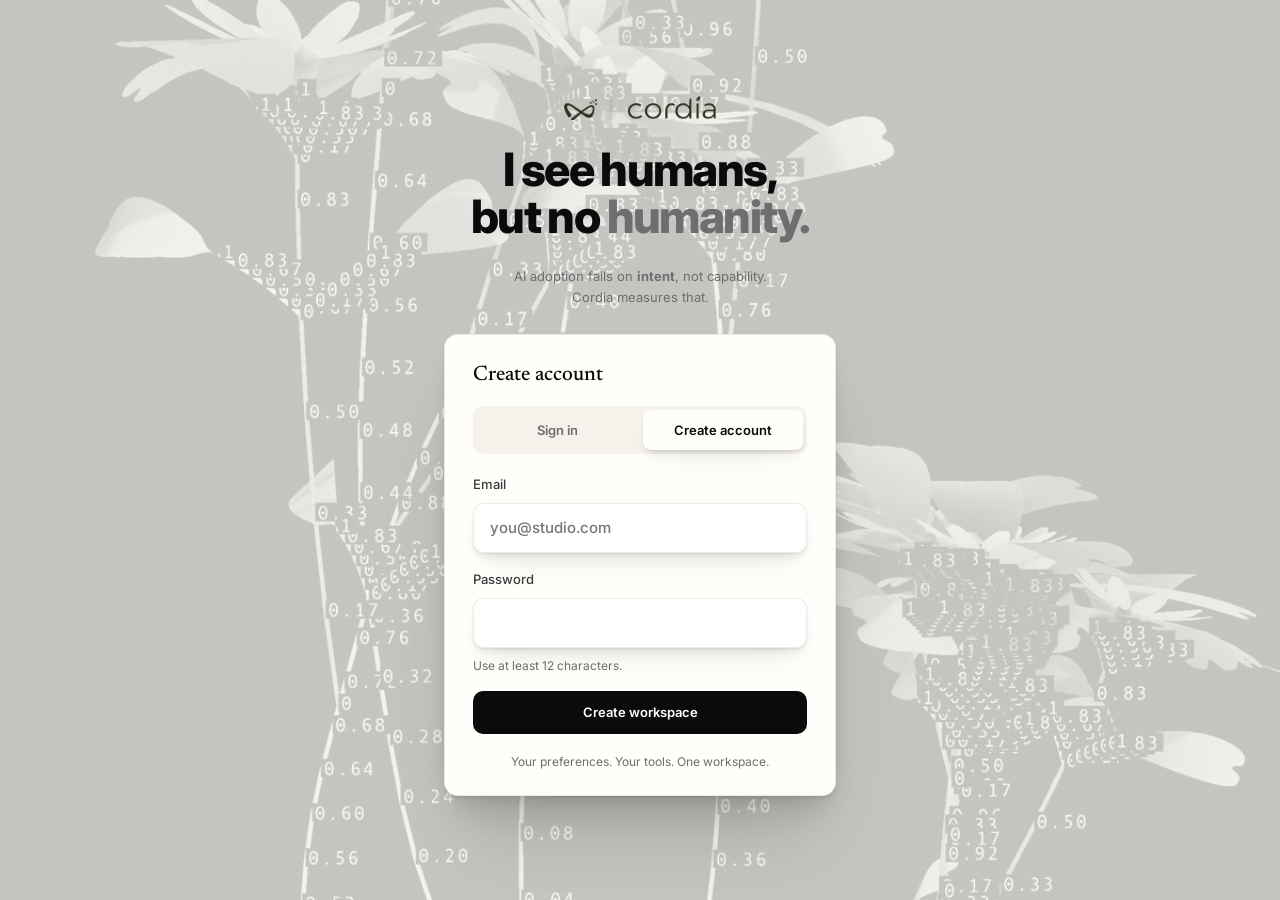
==== static/index.html @ c22be154 "feat: show Cordia profile after Surveyor" ====
<!doctype html>
<html lang="en">
<head>
  <meta charset="utf-8">
  <meta name="viewport" content="width=device-width, initial-scale=1">
  <meta name="description" content="Cordia is one adaptive workspace for your agent, connectors, artifacts, and live work.">
  <title>Cordia</title>
  <link rel="icon" href="/static/assets/cordia-logo-header.webp">
  <link rel="preconnect" href="https://fonts.googleapis.com">
  <link rel="preconnect" href="https://fonts.gstatic.com" crossorigin>
  <link href="https://fonts.googleapis.com/css2?family=Inter:wght@400;500;600;700;800&family=Newsreader:opsz,wght@6..72,400;6..72,500;6..72,600&family=Work+Sans:wght@400;500;600&display=swap" rel="stylesheet">
  <link href="https://fonts.googleapis.com/css2?family=Material+Symbols+Outlined:opsz,wght,FILL,GRAD@20..48,400,0,0" rel="stylesheet">
  <link rel="stylesheet" href="/static/styles.css">
</head>
<body>
  <header class="topbar">
    <a class="brand" href="/" aria-label="Cordia home"><img src="/static/assets/cordia-logo-header.webp" alt="Cordia" width="153" height="24"></a>
    <span id="workspace-title" class="workspace-label">My Workspace</span>
    <a class="alidora-link" href="/dashboard/">Alidora</a>
    <button id="back-to-cordia" class="back-button" type="button" disabled aria-disabled="true" title="Cordia home is coming soon">← Back to Cordia</button>
    <div class="top-actions">
      <span id="status-pill" class="status-pill">Checking…</span>
      <div id="account" class="account" hidden>
        <button id="account-menu-button" class="account-avatar" type="button" aria-haspopup="true" aria-expanded="false" aria-controls="account-menu">
          <span id="account-initial">∞</span><span class="sr-only">Open account menu</span>
        </button>
        <div id="account-menu" class="account-menu" role="menu" hidden>
          <a role="menuitem" href="https://cordiacode.com/profile.html">Your profile</a>
          <a role="menuitem" href="https://cordiacode.com/certification.html">Certification</a>
          <a role="menuitem" href="https://cordiacode.com/assessment.html">Assessment</a>
          <a role="menuitem" href="https://cordiacode.com/pricing.html">Billing</a>
          <button type="button" role="menuitem" data-workspace-settings>Workspace</button>
          <a role="menuitem" href="https://cordiacode.com/survey.html">Feedback</a>
          <button type="button" role="menuitem" data-signout>Sign out</button>
        </div>
      </div>
    </div>
  </header>

  <main id="app-shell" class="app-shell" hidden>
    <aside id="chat-panel" class="chat-panel">
      <div class="assistant-heading">
        <div><strong>Cordia Agent</strong><small>Shape the work. Keep the source of truth.</small></div>
      </div>
      <div id="messages" class="messages" aria-live="polite"></div>
      <form id="composer" class="composer">
        <label class="sr-only" for="message-input">Message Cordia</label>
        <div class="voice-field composer-field">
          <textarea id="message-input" rows="3" placeholder="What would you like to accomplish?" aria-describedby="composer-help"></textarea>
          <button id="message-voice" class="voice-button" type="button" data-voice-target="message-input" aria-label="Speak your message" title="Speak your message">
            <span class="material-symbols-outlined" aria-hidden="true">mic</span>
          </button>
          <span class="voice-status sr-only" aria-live="polite"></span>
        </div>
        <button class="composer-send" type="submit">Send</button>
        <small id="composer-help" class="composer-help">Enter to send · Shift + Enter for a new line</small>
      </form>
    </aside>

    <section class="workspace">
      <div id="notice" class="notice" hidden></div>
      <section id="setup-card" class="setup-card" hidden></section>
      <section id="artifact-grid" class="artifact-grid" aria-live="polite"></section>
    </section>
  </main>

  <main id="survey-results" class="survey-results" hidden aria-label="Your Cordia Profile"></main>

  <section id="onboarding" class="onboarding" hidden aria-labelledby="onboarding-title">
    <header class="onboarding-brand"><img src="/static/assets/cordia-logo-header.webp" alt="Cordia"></header>
    <main class="onboarding-panel">
      <p id="onboarding-progress" class="onboarding-progress" aria-live="polite"></p>
      <h1 id="onboarding-title" tabindex="-1"></h1>
      <p id="onboarding-instructions" class="onboarding-instructions"></p>
      <form id="onboarding-form">
        <div id="onboarding-fields"></div>
        <p id="onboarding-error" role="alert" aria-live="assertive"></p>
        <div class="onboarding-actions" role="group" aria-label="Onboarding navigation">
          <button id="onboarding-back" class="quiet-button" type="button">BACK</button>
          <button id="onboarding-continue" class="primary-button" type="submit">CONTINUE</button>
        </div>
      </form>
    </main>
  </section>

  <section id="auth-panel" class="auth-panel">
    <div class="auth-background" aria-hidden="true"></div>
    <div class="auth-intro">
      <img src="/static/assets/cordia-logo-header.webp" alt="Cordia" width="153" height="24">
      <h1>I see humans,<br>but no <em>humanity.</em></h1>
      <p>AI adoption fails on <strong>intent</strong>, not capability.<br>Cordia measures that.</p>
    </div>
    <div class="auth-card">
      <h2 id="auth-title">Create account</h2>
      <div class="auth-tabs" role="group" aria-label="Account access">
        <button type="button" data-auth-mode="signin" aria-pressed="false">Sign in</button>
        <button type="button" data-auth-mode="register" class="active" aria-pressed="true">Create account</button>
      </div>
      <form id="auth-form">
        <label>Email<input id="email" type="email" placeholder="you@studio.com" autocomplete="email" required></label>
        <label>Password<input id="password" type="password" minlength="12" autocomplete="new-password" aria-describedby="password-help" required></label>
        <small id="password-help">Use at least 12 characters.</small>
        <button id="auth-submit" type="submit">Create workspace</button>
      </form>
      <p id="auth-error" class="error" aria-live="polite"></p>
      <p class="auth-foot">Your preferences. Your tools. One workspace.</p>
    </div>
  </section>

  <dialog id="workspace-settings" class="settings-dialog" aria-labelledby="workspace-settings-title">
    <div class="dialog-card">
      <div class="dialog-heading"><div><small>WORKSPACE</small><h2 id="workspace-settings-title">Connections & models</h2></div></div>
      <p id="workspace-runtime" class="settings-summary"></p>
      <div id="workspace-models"></div>
      <div class="dialog-actions"><button type="button" class="quiet-button" data-settings-close>Close</button></div>
    </div>
  </dialog>

  <script src="/static/onboarding.js" defer></script>
  <script src="/static/survey-results.js" defer></script>
  <script src="/static/app.js" defer></script>
</body>
</html>
---- static/styles.css ----
:root {
  /* Shared visual values from cordiacode.com/assets/cordia-ui.css. */
  --ivory: #fbfaf5;
  --paper: #fffefa;
  --sage: #4a5a42;
  --olive: #0b0b0b;
  --ink: #0b0b0b;
  --muted: #6e6e6e;
  --line: rgba(11,11,11,.08);
  --sand: #f4f2ea;
  --danger: #8a3e2a;
  --title: "Newsreader", "Iowan Old Style", Georgia, serif;
  --label: "Work Sans", Inter, system-ui, sans-serif;
  --elev-1: 0 1px 1px rgba(11,11,11,.05), 0 3px 5px -1px rgba(11,11,11,.06), 0 9px 16px -6px rgba(11,11,11,.09), 0 20px 34px -16px rgba(11,11,11,.10);
  --elev-3: 0 2px 3px rgba(11,11,11,.07), 0 8px 14px -3px rgba(11,11,11,.08), 0 24px 38px -10px rgba(11,11,11,.12), 0 52px 80px -24px rgba(11,11,11,.16);
  font-family: Inter, ui-sans-serif, system-ui, -apple-system, BlinkMacSystemFont, "Segoe UI", sans-serif;
  color: var(--ink);
  background: var(--ivory);
}
* { box-sizing: border-box; }
body { margin: 0; min-height: 100vh; background: var(--ivory); font-size: 15px; line-height: 1.6; -webkit-font-smoothing: antialiased; }
button, input, textarea { font: inherit; }
.material-symbols-outlined { font-size: 19px; line-height: 1; font-variation-settings: "FILL" 0, "wght" 400, "GRAD" 0, "opsz" 24; }
button { cursor: pointer; min-height: 40px; border: 1px solid var(--line); border-radius: 10px; padding: 9px 14px; background: var(--paper); color: var(--ink); font-size: 13px; font-weight: 600; transition: background .18s, box-shadow .18s; }
button:hover:not(:disabled) { background: var(--sand); }
button:disabled { cursor: default; opacity: .55; }
:is(button, a, input, textarea, summary):focus-visible { outline: 2px solid var(--ink); outline-offset: 3px; }
input, textarea { min-width: 0; }
textarea { resize: vertical; }
a { color: var(--ink); text-underline-offset: 3px; }
body:has(#auth-panel:not([hidden])) > .topbar { display: none; }
.sr-only { position: absolute; width: 1px; height: 1px; overflow: hidden; clip: rect(0,0,0,0); white-space: nowrap; }
.topbar { height: 68px; display: flex; align-items: center; gap: 22px; padding: 0 24px; border-bottom: 1px solid var(--line); background: var(--paper); position: sticky; top: 0; z-index: 5; }
.brand { display: flex; flex-shrink: 0; align-items: center; }
.brand img { width: 153px; height: 24px; object-fit: contain; }
.workspace-label { padding-left: 22px; border-left: 1px solid var(--line); color: var(--muted); }
.alidora-link { color: var(--olive); font-size: 13px; font-weight: 600; text-decoration: none; }
.alidora-link:hover { color: var(--sage); }
.back-button { border: 0; border-left: 1px solid var(--line); padding: 6px 0 6px 22px; background: transparent; color: var(--muted); }
.back-button:disabled { cursor: default; opacity: .72; }
.top-actions { margin-left: auto; display: flex; align-items: center; gap: 12px; }
.status-pill, .view-pill { border: 1px solid var(--line); border-radius: 999px; padding: 7px 12px; color: var(--sage); background: var(--sand); font-size: 12px; overflow-wrap: anywhere; }
.quiet-button { border: 1px solid var(--line); background: var(--paper); border-radius: 10px; padding: 9px 15px; box-shadow: var(--elev-1); }
.primary-button { border: 0; background: var(--olive); color: white; border-radius: 10px; padding: 10px 16px; box-shadow: var(--elev-1); }
.primary-button:hover:not(:disabled), .composer button:hover:not(:disabled), .auth-card form button:hover:not(:disabled) { background: #3a3a3a; }
.account { position: relative; }
.account-avatar { width: 42px; height: 42px; border: 1px solid var(--line); border-radius: 50%; background: var(--olive); color: white; display: grid; place-items: center; font-weight: 700; }
.account-avatar:hover:not(:disabled), .live-view-button[aria-pressed="true"]:hover:not(:disabled) { background: #3a3a3a; color: white; }
.account-menu { position: absolute; right: 0; top: calc(100% + 10px); width: 224px; max-width: calc(100vw - 32px); padding: 8px; border: 1px solid var(--line); border-radius: 14px; background: var(--paper); box-shadow: var(--elev-3); z-index: 20; }
.account-menu a, .account-menu button { display: block; width: 100%; border: 0; border-radius: 10px; padding: 10px 12px; background: transparent; color: var(--ink); text-align: left; text-decoration: none; }
.account-menu a:hover, .account-menu button:hover { background: var(--sand); }
.app-shell { min-height: calc(100dvh - 68px); grid-template-columns: minmax(300px, 340px) minmax(0, 1fr); }
.app-shell:not([hidden]) { display: grid; }
.chat-panel { border-right: 1px solid var(--line); background: var(--paper); display: flex; flex-direction: column; min-width: 0; min-height: 0; position: sticky; top: 68px; height: calc(100dvh - 68px); }
.assistant-heading { padding: 22px; border-bottom: 1px solid var(--line); display: flex; gap: 12px; align-items: center; }
.assistant-heading small { display: block; color: var(--muted); margin-top: 4px; }
.messages { padding: 20px; overflow-y: auto; flex: 1; min-height: 0; overscroll-behavior: contain; }
.message-block { max-width: 96%; margin-bottom: 14px; }
.message-block.user { margin-left: auto; }
.message { max-width: 100%; padding: 11px 13px; border-radius: 12px; line-height: 1.45; white-space: pre-wrap; overflow-wrap: anywhere; font-size: 14px; }
.message.user { margin-left: auto; background: var(--olive); color: white; border-bottom-right-radius: 5px; }
.message.assistant { background: var(--sand); border-bottom-left-radius: 5px; }
.cordia-pending { margin-top: -8px; }
.cordia-working {
  width: fit-content;
  padding: 0 8px;
  color: transparent;
  font: 32px/1 Georgia, serif;
  background: linear-gradient(105deg, var(--olive) 18%, #dce5d4 43%, #fff 50%, #dce5d4 57%, var(--olive) 82%);
  background-size: 240% 100%;
  background-clip: text;
  -webkit-background-clip: text;
  filter: drop-shadow(0 0 7px rgba(145,161,132,.32));
  animation: cordia-shine 1.35s linear infinite;
}
@keyframes cordia-shine {
  from { background-position: 130% 0; }
  to { background-position: -110% 0; }
}
@media (prefers-reduced-motion: reduce) {
  .cordia-working { animation: none; color: var(--olive); }
}
.composer { border-top: 1px solid var(--line); padding: 14px; display: grid; grid-template-columns: minmax(0, 1fr) auto; gap: 8px; }
.composer-field { min-width: 0; }
.composer textarea { resize: none; width: 100%; border: 1px solid var(--line); border-radius: 10px; padding: 12px 44px 12px 12px; background: white; font-size: 14px; box-shadow: var(--elev-1); }
.composer-help { grid-column: 1 / -1; color: var(--muted); font-size: 11px; }
.composer > .composer-send, .auth-card form button, .setup-card a { border: 0; background: var(--olive); color: white; padding: 11px 17px; border-radius: 10px; align-self: end; text-decoration: none; }
.voice-field { position: relative; width: 100%; }
.voice-button { position: absolute; right: 7px; bottom: 7px; z-index: 1; display: grid; place-items: center; width: 32px; min-height: 32px; height: 32px; padding: 0; border: 0; border-radius: 8px; background: transparent; color: var(--muted); box-shadow: none; }
.voice-button:hover:not(:disabled) { color: var(--ink); background: var(--sand); }
.voice-button[data-listening="true"] { color: white; background: var(--sage); animation: voice-pulse 1.3s ease-in-out infinite; }
@keyframes voice-pulse { 50% { box-shadow: 0 0 0 5px rgba(74,90,66,.14); } }
.workspace { padding: 18px clamp(16px, 2vw, 28px) 28px; min-width: 0; }
.auth-card small { letter-spacing: .16em; color: var(--muted); }
h1, h2, p { margin-top: 0; }
.workspace h2 { font: 500 24px/1.25 var(--title); }
.setup-copy small { font: 500 11px/1.5 var(--label); letter-spacing: .16em; color: var(--muted); }
.notice { padding: 13px 16px; background: #f3ead8; border: 1px solid #e5d5b7; border-radius: 14px; margin-bottom: 18px; }
.setup-card, .artifact-window { background: var(--paper); border: 1px solid var(--line); border-radius: 10px; box-shadow: var(--elev-1); }
.credential-form { display: grid; gap: 10px; min-width: min(320px, 100%); }
.credential-form label { display: grid; gap: 6px; color: var(--muted); font-size: 12px; letter-spacing: .04em; }
.credential-form input { width: 100%; border: 1px solid var(--line); border-radius: 12px; padding: 11px 12px; background: var(--ivory); color: var(--ink); }
.credential-form button { justify-self: start; }
.setup-card { padding: 24px; margin-bottom: 24px; display: flex; flex-wrap: wrap; align-items: center; gap: 18px; }
.setup-card[hidden] { display: none; }
.setup-card .setup-copy { flex: 1; }
.setup-card h2 { margin: 4px 0; }
.setup-card p { color: var(--muted); margin-bottom: 0; }
.action-approval-card { width: min(760px, 100%); padding: 16px 18px; display: grid; grid-template-columns: minmax(0, 1fr) auto; align-items: center; gap: 10px 18px; border-left: 3px solid var(--sage); }
.approval-summary { display: flex; align-items: center; gap: 11px; min-width: 0; }
.approval-logo, .approval-logo-fallback { width: 30px; height: 30px; flex: 0 0 auto; }
.approval-logo { object-fit: contain; }
.approval-logo-fallback { display: grid; place-items: center; color: var(--sage); }
.action-approval-card h2 { font: 500 19px/1.25 var(--title); margin: 1px 0 2px; }
.action-approval-card p { font-size: 12px; }
.approval-details { display: flex; flex-wrap: wrap; gap: 6px; margin: 0 0 0 41px; }
.approval-details > div { display: flex; gap: 6px; max-width: 100%; padding: 5px 8px; border-radius: 7px; background: var(--sand); font-size: 11px; }
.approval-details dt { color: var(--muted); }
.approval-details dd { margin: 0; max-width: 280px; overflow: hidden; text-overflow: ellipsis; white-space: nowrap; font-weight: 600; }
.approval-actions { grid-column: 2; grid-row: 1 / span 2; display: flex; gap: 7px; }
.approval-actions button { min-height: 40px; padding: 8px 13px; }
.artifact-grid { display: grid; grid-template-columns: repeat(auto-fill, minmax(min(100%, 280px), 1fr)); gap: 14px; align-items: start; }
.artifact-window { aspect-ratio: 1 / 1; min-width: 0; overflow: hidden; display: flex; flex-direction: column; transition: border-color .18s ease, box-shadow .18s ease; }
.artifact-title { display: flex; align-items: center; justify-content: space-between; gap: 10px; min-height: 52px; padding: 9px 11px; border-bottom: 1px solid var(--line); }
.artifact-identity { display: flex; align-items: center; gap: 10px; min-width: 0; }
.connector-logo { width: 25px; height: 25px; object-fit: contain; flex: 0 0 auto; }
.connector-logo-fallback { display: grid; place-items: center; width: 25px; height: 25px; color: var(--sage); flex: 0 0 auto; }
.artifact-identity > div { min-width: 0; display: grid; }
.artifact-identity strong { overflow: hidden; text-overflow: ellipsis; white-space: nowrap; font-size: 13px; line-height: 1.25; }
.artifact-identity small { color: var(--muted); overflow: hidden; text-overflow: ellipsis; white-space: nowrap; font-size: 10px; line-height: 1.25; }
.artifact-tools { display: flex; align-items: center; gap: 1px; }
.artifact-icon-button { display: grid; place-items: center; width: 30px; height: 30px; min-height: 30px; padding: 0; border: 0; background: transparent; color: var(--muted); box-shadow: none; }
.artifact-icon-button:hover:not(:disabled) { color: var(--ink); background: var(--sand); }
.artifact-body { flex: 1; min-height: 0; overflow: auto; background: rgba(255,255,255,.48); }
.artifact-empty { margin: 0; padding: 22px 18px; color: var(--muted); font-size: 13px; }
table { width: 100%; border-collapse: collapse; }
th, td { text-align: left; padding: 8px 10px; border-bottom: 1px solid var(--line); font-size: 11px; vertical-align: top; overflow-wrap: anywhere; }
th { color: var(--muted); font-weight: 600; background: var(--sand); position: sticky; top: 0; z-index: 1; white-space: nowrap; }
tbody tr:hover { background: var(--sand); }
.model-select { white-space: nowrap; padding: 7px 11px; }
.model-select:disabled { cursor: default; opacity: 0.62; }
.model-unavailable { color: var(--muted); font-size: 12px; }
.artifact-count { margin: 0; padding: 6px 10px; color: var(--muted); background: var(--sand); font-size: 10px; }
.artifact-metric { padding: 24px 18px; font: 500 34px/1 var(--title); }
.artifact-items { display: grid; }
.artifact-items > div { display: flex; justify-content: space-between; gap: 12px; padding: 9px 11px; border-bottom: 1px solid var(--line); font-size: 11px; }
.artifact-items span { color: var(--muted); }
.artifact-receipt > div:first-child strong { color: var(--sage); }
.artifact-receipt strong { max-width: 68%; text-align: right; overflow-wrap: anywhere; }
.artifact-receipt a { color: var(--olive); }
.artifact-actions { display: flex; flex-wrap: wrap; gap: 6px; padding: 9px 10px; border-bottom: 1px solid var(--line); background: var(--paper); }
.artifact-actions button { min-height: 32px; max-width: 100%; padding: 6px 10px; background: var(--sand); border: 1px solid transparent; border-radius: 8px; color: var(--ink); font-size: 11px; font-weight: 600; line-height: 1.2; white-space: normal; }
.artifact-actions button:hover:not(:disabled) { border-color: var(--sage); background: var(--paper); }
.artifact-composer { display: grid; grid-template-columns: minmax(0, 1fr) auto; gap: 6px; padding: 9px 10px 10px; }
.artifact-composer input { width: 100%; min-height: 36px; padding: 8px 38px 8px 10px; border: 1px solid var(--line); border-radius: 8px; background: white; font-size: 11px; box-shadow: inset 0 1px 2px rgba(11,11,11,.03); }
.artifact-composer .voice-button { right: 3px; bottom: 2px; }
.artifact-send { display: grid; place-items: center; width: 36px; min-height: 36px; height: 36px; padding: 0; border: 0; background: var(--olive); color: white; border-radius: 8px; }
.artifact-send:hover:not(:disabled) { background: var(--sage); }
.artifact-placeholder .artifact-body { display: grid; place-items: center; text-align: center; }
.restore-artifacts { grid-column: 1 / -1; justify-self: start; min-height: 34px; padding: 6px 10px; background: var(--paper); font-size: 11px; }
.settings-artifact { aspect-ratio: auto; }
.auth-panel { min-height: 100dvh; display: flex; flex-direction: column; align-items: center; justify-content: center; gap: 26px; padding: 40px 22px 48px; isolation: isolate; }
.auth-panel[hidden] { display: none; }
.auth-background { position: fixed; inset: 0; z-index: -1; pointer-events: none; background: url('/static/assets/login-bg.jpg') center/cover no-repeat; opacity: .22; filter: grayscale(.2); }
.auth-intro { text-align: center; }
.auth-intro img { display: block; width: 153px; height: 24px; object-fit: contain; margin: 0 auto 26px; }
.auth-intro h1 { font-size: clamp(30px, 5.2vw, 46px); font-weight: 800; line-height: 1.02; letter-spacing: -.035em; margin: 0 0 26px; }
.auth-intro em { font-style: normal; color: var(--muted); }
.auth-intro p { font-size: 13px; line-height: 1.6; color: var(--muted); margin: 0; }
.auth-card { width: min(392px, 100%); padding: 28px 28px 24px; border: 1px solid var(--line); border-radius: 14px; background: var(--paper); box-shadow: var(--elev-3); }
.auth-card h2 { font: 500 21px/1.22 var(--title); margin: 0 0 18px; }
.auth-tabs { display: flex; gap: 6px; margin-bottom: 20px; padding: 4px; border-radius: 10px; background: var(--sand); }
.auth-tabs button { flex: 1; border: 0; background: transparent; border-radius: 8px; padding: 9px; color: var(--muted); }
.auth-tabs button.active { background: var(--paper); color: var(--ink); box-shadow: var(--elev-1); }
.auth-card form { display: grid; gap: 16px; }
.auth-card label { display: grid; gap: 8px; color: #3a3a3a; font-size: 13px; font-weight: 500; }
.auth-card input { width: 100%; border: 1px solid var(--line); border-radius: 10px; padding: 12px 16px; background: white; color: var(--ink); font-size: 15px; box-shadow: var(--elev-1); }
.auth-card #password-help { font-size: 12px; color: var(--muted); letter-spacing: 0; margin-top: -8px; }
.auth-foot { color: var(--muted); font-size: 12px; text-align: center; margin: 18px 0 0; }
.auth-card .error:empty { display: none; }
.error { color: var(--danger) !important; min-height: 22px; margin-top: 12px !important; }
dialog { border: 0; padding: 0; background: transparent; color: var(--ink); }
dialog::backdrop { background: rgba(22,25,20,.42); backdrop-filter: blur(4px); }
.settings-dialog { width: min(620px, calc(100vw - 32px)); }
.dialog-card { padding: 28px; border: 1px solid var(--line); border-radius: 20px; background: var(--paper); box-shadow: var(--elev-3); }
.dialog-heading { display: flex; align-items: center; gap: 14px; margin-bottom: 18px; }
.dialog-heading small { color: var(--muted); letter-spacing: .14em; }
.dialog-heading h2 { margin: 4px 0 0; font: 500 27px/1.22 var(--title); }
.settings-summary { color: var(--muted); font-size: 13px; line-height: 1.5; }
.dialog-actions { display: flex; justify-content: flex-end; gap: 9px; margin-top: 22px; }
#workspace-models .artifact-window { box-shadow: none; border-radius: 10px; }
[hidden] { display: none !important; }
.onboarding { position: fixed; inset: 0; z-index: 30; overflow-y: auto; background: var(--ivory); padding: 28px 24px 0; }
.onboarding-brand { max-width: 880px; margin: 0 auto 38px; }
.onboarding-brand img { display: block; width: 132px; height: 52px; object-fit: contain; object-position: left center; }
.onboarding-panel { width: 100%; max-width: 880px; margin: 0 auto; }
.onboarding-progress { color: var(--olive); font-size: 12px; letter-spacing: .15em; margin-bottom: 14px; }
.onboarding h1 { font: 500 clamp(30px, 4vw, 44px)/1.15 var(--title); letter-spacing: -.01em; margin-bottom: 16px; }
.onboarding h2 { font: 500 24px/1.3 var(--title); margin-bottom: 14px; }
#onboarding-title:focus-visible { outline: none; }
.onboarding-progress, .dialog-heading small { font-family: var(--label); font-size: 11px; letter-spacing: .16em; }
.onboarding-instructions, .onboarding-summary { max-width: 780px; line-height: 1.65; margin-bottom: 26px; }
.onboarding-instructions, .onboarding-help { color: var(--muted); }
.onboarding-help { font-size: 13px; line-height: 1.55; margin: 10px 0 20px; }
.onboarding-question { min-width: 0; margin: 0 0 26px; padding: 24px; border: 1px solid var(--line); border-radius: 14px; background: var(--paper); box-shadow: var(--elev-1); }
.onboarding-question legend { padding: 0 6px; font-weight: 600; line-height: 1.5; max-width: 100%; }
.onboarding-question label { display: block; font-weight: 600; line-height: 1.5; margin-bottom: 12px; }
.onboarding-question input, .onboarding-question textarea { width: 100%; min-width: 0; color: var(--ink); border: 1px solid rgba(11,11,11,.16); background: var(--ivory); border-radius: 10px; padding: 12px 44px 12px 12px; line-height: 1.5; }
.onboarding-question textarea { min-height: 120px; resize: vertical; }
.onboarding-question p:last-child { margin-bottom: 0; }
.onboarding-choices { display: grid; grid-template-columns: repeat(2, minmax(0, 1fr)); gap: 10px; }
.onboarding-choices button, .onboarding-application-results button { min-width: 0; min-height: 44px; padding: 13px 16px; background: var(--sand); border: 1px solid transparent; border-radius: 10px; color: var(--ink); font-size: 14px; font-weight: 500; line-height: 1.5; text-align: left; transition: background .15s, border-color .15s; }
.onboarding-choices.compact { grid-template-columns: repeat(5, minmax(0, 1fr)); max-width: 520px; }
.onboarding-choices.compact button { text-align: center; }
.onboarding-choices button[aria-pressed="true"], .onboarding-application-results button[aria-pressed="true"] { background: var(--olive); border-color: var(--olive); color: white; box-shadow: var(--elev-1); }
.onboarding-choices button[aria-pressed="true"]:hover, .onboarding-application-results button[aria-pressed="true"]:hover { background: #3a3a3a; }
.onboarding button:hover:not(:disabled) { border-color: var(--olive); }
.onboarding button:disabled, .onboarding input:disabled, .onboarding textarea:disabled { cursor: default; opacity: .65; }
.onboarding :focus-visible { outline: 3px solid var(--olive); outline-offset: 3px; }
.onboarding-pair { margin: 30px 0; }
.onboarding-application-search { padding: 14px; margin: 12px 0 18px; }
.onboarding-application-search input { min-height: 44px; }
.onboarding-application-results { display: grid; grid-template-columns: repeat(6, minmax(0, 1fr)); gap: 10px; margin-bottom: 12px; }
.onboarding-application-results .application-tile { display: grid; justify-items: center; align-content: center; gap: 8px; min-height: 126px; padding: 14px 10px; text-align: center; background: var(--paper); border-color: var(--line); }
.application-tile img { width: 38px; height: 38px; object-fit: contain; }
.application-tile-state { color: var(--muted); font-size: 11px; letter-spacing: .08em; text-transform: uppercase; }
.application-tile[aria-pressed="true"] .application-tile-state { color: rgba(255,255,255,.8); }
.onboarding-selected-apps { display: grid; gap: 20px; margin-top: 20px; }
.onboarding-selected-tabs { display: flex; flex-wrap: wrap; gap: 8px; }
.onboarding-selected-tabs button { border: 1px solid var(--line); border-radius: 999px; background: var(--paper); padding: 9px 13px; }
.onboarding-selected-tabs button[aria-pressed="true"] { background: var(--olive); border-color: var(--olive); color: white; }
.onboarding-application { min-width: 0; border-top: 1px solid var(--line); padding-top: 22px; }
.onboarding-application-heading { display: flex; align-items: center; justify-content: space-between; gap: 16px; margin-bottom: 20px; }
.onboarding-application-heading h3 { margin: 0; font-size: 20px; overflow-wrap: anywhere; }
.onboarding-application .onboarding-question { padding: 16px; }
.onboarding-trait { display: grid; grid-template-columns: minmax(160px, 1fr) minmax(100px, 1fr) 65px; align-items: center; gap: 16px; padding: 14px 0; border-top: 1px solid var(--line); }
.onboarding-trait label { margin: 0; font-size: 14px; }
.onboarding-trait meter { width: 100%; height: 20px; accent-color: var(--sage); }
.onboarding-axis, .selected-application-row { display: flex; align-items: center; justify-content: space-between; flex-wrap: wrap; gap: 10px; border-top: 1px solid var(--line); padding: 14px 0; }
.onboarding-axis span { color: var(--olive); }
.application-identity { display: flex; align-items: center; gap: 10px; min-width: 0; }
.application-identity img { width: 28px; height: 28px; object-fit: contain; flex: 0 0 auto; }
.onboarding-actions { position: sticky; bottom: 0; display: flex; justify-content: space-between; gap: 16px; border-top: 1px solid var(--line); background: var(--ivory); padding: 18px 0 max(18px, env(safe-area-inset-bottom)); margin-top: 12px; }
.onboarding-actions button { min-height: 44px; padding: 12px 24px; }
#onboarding-error { color: var(--danger); min-height: 24px; line-height: 1.5; margin: 16px 0; }
.onboarding p, .onboarding label, .onboarding legend, .onboarding button, .onboarding strong, .selected-application-row { overflow-wrap: anywhere; }
.application-status { padding: 6px 10px; border: 1px solid var(--line); border-radius: 999px; color: var(--olive); background: var(--ivory); font-size: 12px; }
.survey-results { min-height: calc(100dvh - 68px); padding: clamp(32px, 5vw, 72px); background: var(--ivory); }
.results-hero { max-width: 760px; margin: 0 auto 36px; text-align: center; }
.results-hero h1 { margin: 8px 0 14px; font: 500 clamp(2.5rem, 6vw, 4.75rem)/.98 var(--title); letter-spacing: -.025em; }
.results-hero .eyebrow { margin: 0; color: var(--sage); font-family: var(--label); font-size: 11px; font-weight: 600; letter-spacing: .2em; }
.results-coming-soon { display: inline-flex; padding: 6px 12px; border: 1px solid var(--line); border-radius: 999px; background: var(--sand); color: var(--sage); font: 600 12px/1.4 var(--label); }
.results-status { margin: 12px 0 0; color: var(--muted); }
.results-grid { display: grid; grid-template-columns: repeat(2, minmax(0, 1fr)); gap: 20px; max-width: 1180px; margin: 0 auto; }
.results-card { min-width: 0; padding: 28px; border: 1px solid var(--line); border-radius: 24px; background: var(--paper); box-shadow: var(--elev-1); }
.results-card-title { margin: 0 0 20px; font: 500 27px/1.2 var(--title); }
.results-wide { grid-column: 1 / -1; }
.results-plot { display: block; width: 100%; max-width: 520px; height: auto; margin: 0 auto; }
.results-coordinate-list { display: grid; gap: 0; margin: 18px 0 0; }
.results-definition { display: grid; grid-template-columns: minmax(120px, .8fr) minmax(0, 1.2fr); gap: 12px; padding: 11px 0; border-top: 1px solid var(--line); }
.results-definition dt { color: var(--muted); }
.results-definition dd { margin: 0; font-weight: 600; text-align: right; overflow-wrap: anywhere; }
.results-finding-list, .results-unknown-list { margin: 0; padding: 0; list-style: none; }
.results-finding { padding: 13px 0; border-top: 1px solid var(--line); }
.results-finding:first-child { padding-top: 0; border-top: 0; }
.results-finding p, .results-unknown p { margin: 3px 0 0; color: var(--muted); overflow-wrap: anywhere; }
.results-details { margin-top: 8px; color: var(--muted); font-size: 13px; }
.results-details summary { width: fit-content; cursor: pointer; color: var(--sage); font-weight: 600; }
.results-muted { color: var(--muted); }
.results-connector-grid { display: grid; grid-template-columns: repeat(auto-fit, minmax(250px, 1fr)); gap: 14px; }
.results-connector { min-width: 0; padding: 18px; border: 1px solid var(--line); border-radius: 16px; background: var(--sand); }
.results-connector-heading, .results-inference-heading { display: flex; align-items: flex-start; justify-content: space-between; gap: 12px; }
.results-connector h3, .results-inference h3 { margin: 0; font-size: 16px; line-height: 1.4; }
.results-status-chip, .results-confidence { flex-shrink: 0; padding: 4px 8px; border: 1px solid var(--line); border-radius: 999px; background: var(--paper); color: var(--sage); font-size: 11px; text-transform: capitalize; }
.results-connector-field { margin: 10px 0 0; color: var(--muted); font-size: 13px; overflow-wrap: anywhere; }
.results-connector-field strong { color: var(--ink); }
.results-setup-note { margin: 14px 0 0; padding-top: 12px; border-top: 1px solid var(--line); color: var(--sage); font-size: 13px; }
.results-inference-list { display: grid; grid-template-columns: repeat(2, minmax(0, 1fr)); gap: 14px; }
.results-inference { min-width: 0; padding: 18px; border: 1px solid var(--line); border-radius: 16px; }
.results-inference > p { margin: 10px 0; color: var(--muted); overflow-wrap: anywhere; }
.results-chip { display: inline-flex; max-width: 100%; margin: 4px 6px 0 0; padding: 5px 9px; border: 1px solid var(--line); border-radius: 999px; color: var(--sage); background: var(--sand); font-size: 11px; overflow-wrap: anywhere; }
.results-inference .results-behavior { margin-bottom: 0; color: var(--ink); }
.results-unknowns { border-color: rgba(138,62,42,.18); }
.results-unknown { padding: 11px 0; border-top: 1px solid var(--line); }
.results-unknown:first-child { padding-top: 0; border-top: 0; }
@media (max-width: 760px) {
  .onboarding { padding: 20px 16px 0; }
  .onboarding-brand { margin-bottom: 24px; }
  .onboarding-question { padding: 16px; }
  .onboarding-choices:not(.compact), .onboarding-application-results { grid-template-columns: minmax(0, 1fr); }
  .onboarding-trait { grid-template-columns: minmax(0, 1fr) 60px; gap: 10px; }
  .onboarding-trait label { grid-column: 1 / -1; }
  .onboarding-actions button { padding: 12px 18px; }
  .survey-results { padding: 28px 18px 48px; }
  .results-grid, .results-inference-list { grid-template-columns: minmax(0, 1fr); }
  .results-wide { grid-column: auto; }
  .results-card { padding: 22px; border-radius: 20px; }
  .results-definition { grid-template-columns: minmax(0, 1fr); gap: 2px; }
  .results-definition dd { text-align: left; }
}
@media (max-width: 1180px) and (min-width: 761px) {
  .onboarding-application-results { grid-template-columns: repeat(4, minmax(0, 1fr)); }
}
@media (prefers-reduced-motion: reduce) {
  *, *::before, *::after { transition: none !important; animation: none !important; scroll-behavior: auto !important; }
}
@media (max-width: 820px) {
  .app-shell:not([hidden]) { display: block; }
  .chat-panel { position: relative; top: 0; height: 56vh; min-height: 480px; border-right: 0; border-bottom: 1px solid var(--line); }
  .workspace { padding: 28px 18px; }
  .workspace-label { display: none; }
  .alidora-link { font-size: 12px; }
  .back-button { padding-left: 0; border-left: 0; font-size: 12px; }
  .status-pill { display: none; }
  .artifact-grid { grid-template-columns: 1fr; }
  .artifact-window { aspect-ratio: auto; min-height: 360px; }
}
@media (max-width: 480px) {
  .topbar { padding: 0 16px; gap: 12px; }
  .brand img { width: 112px; height: auto; }
  .back-button { font-size: 11px; padding-right: 0; }
  .auth-background { opacity: .14; }
  .auth-card { padding: 24px; }
  .auth-card input, .composer textarea, .onboarding input, .onboarding textarea { font-size: 16px; }
  .setup-card, .dialog-card { padding: 18px; }
  .action-approval-card { grid-template-columns: 1fr; }
  .approval-details { margin-left: 0; }
  .approval-actions { grid-column: 1; grid-row: auto; }
  .artifact-title { padding: 12px; gap: 8px; }
  .dialog-actions { flex-wrap: wrap; }
}
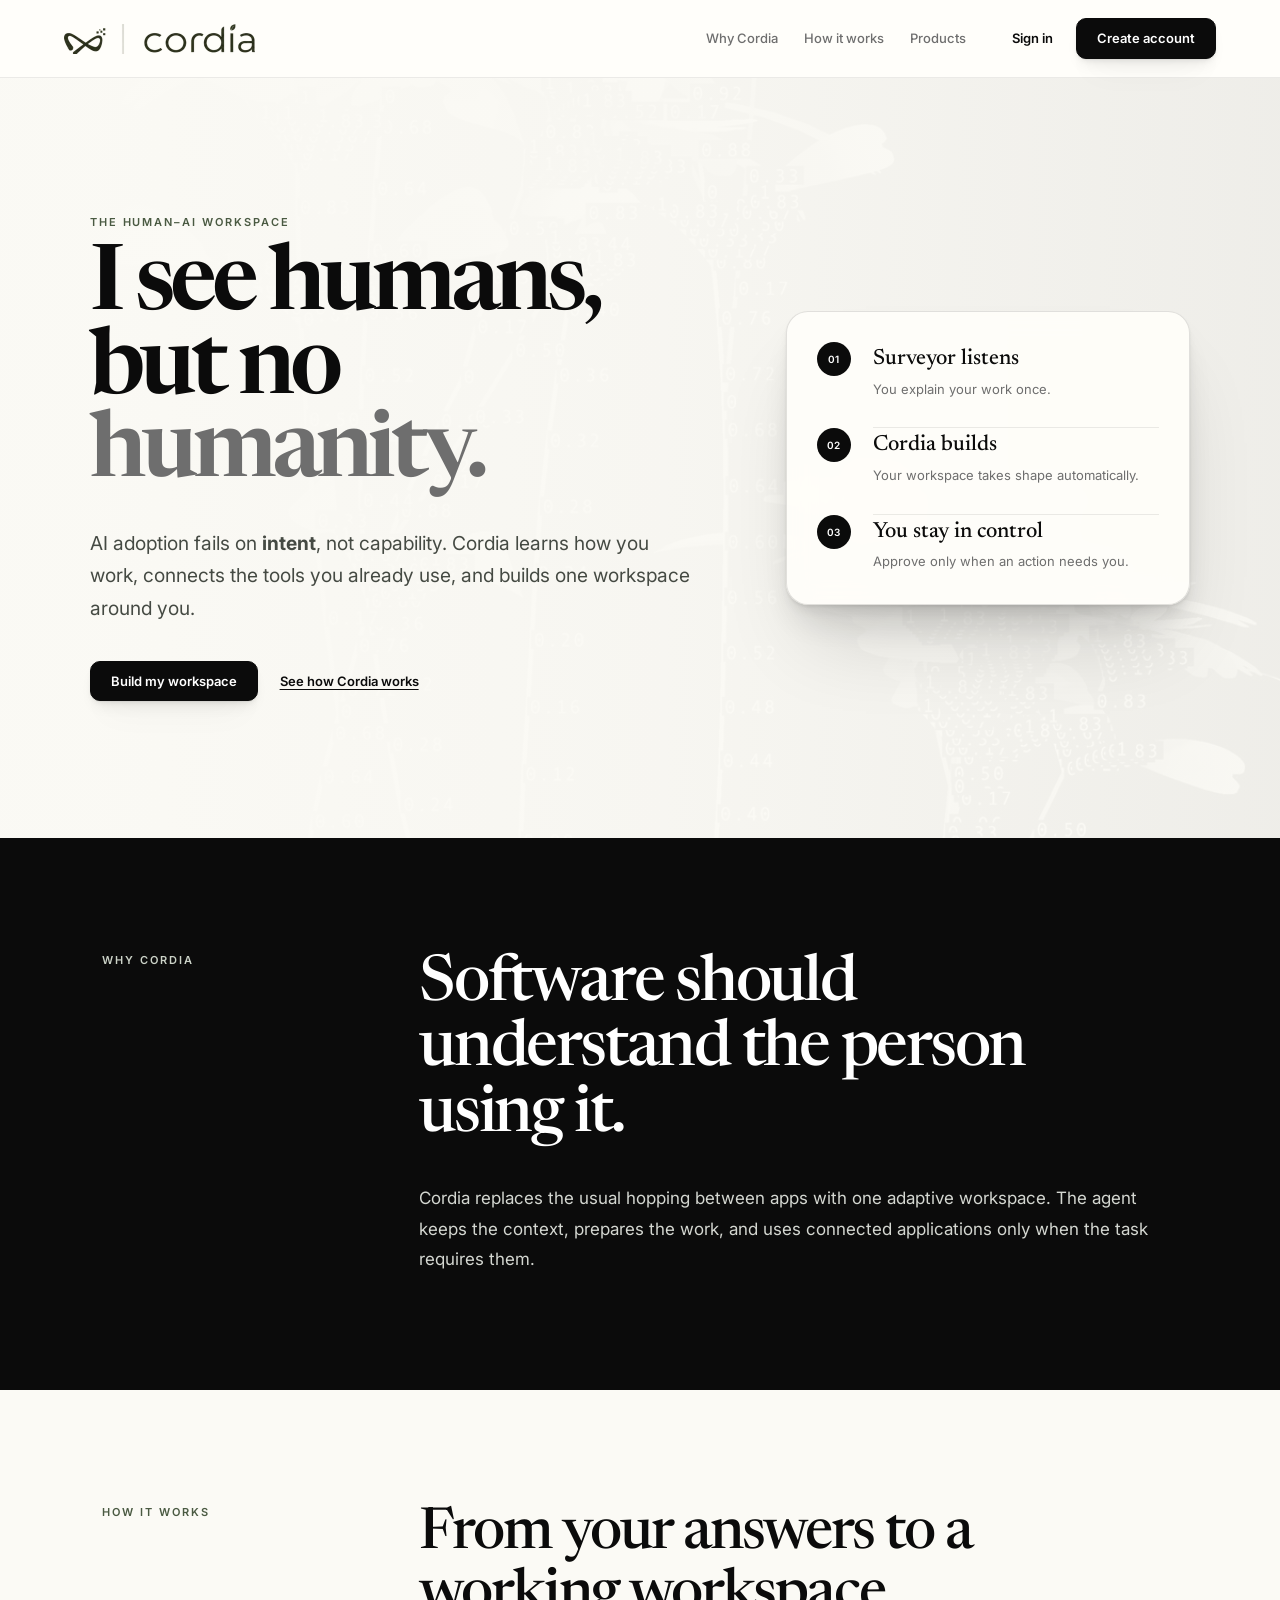
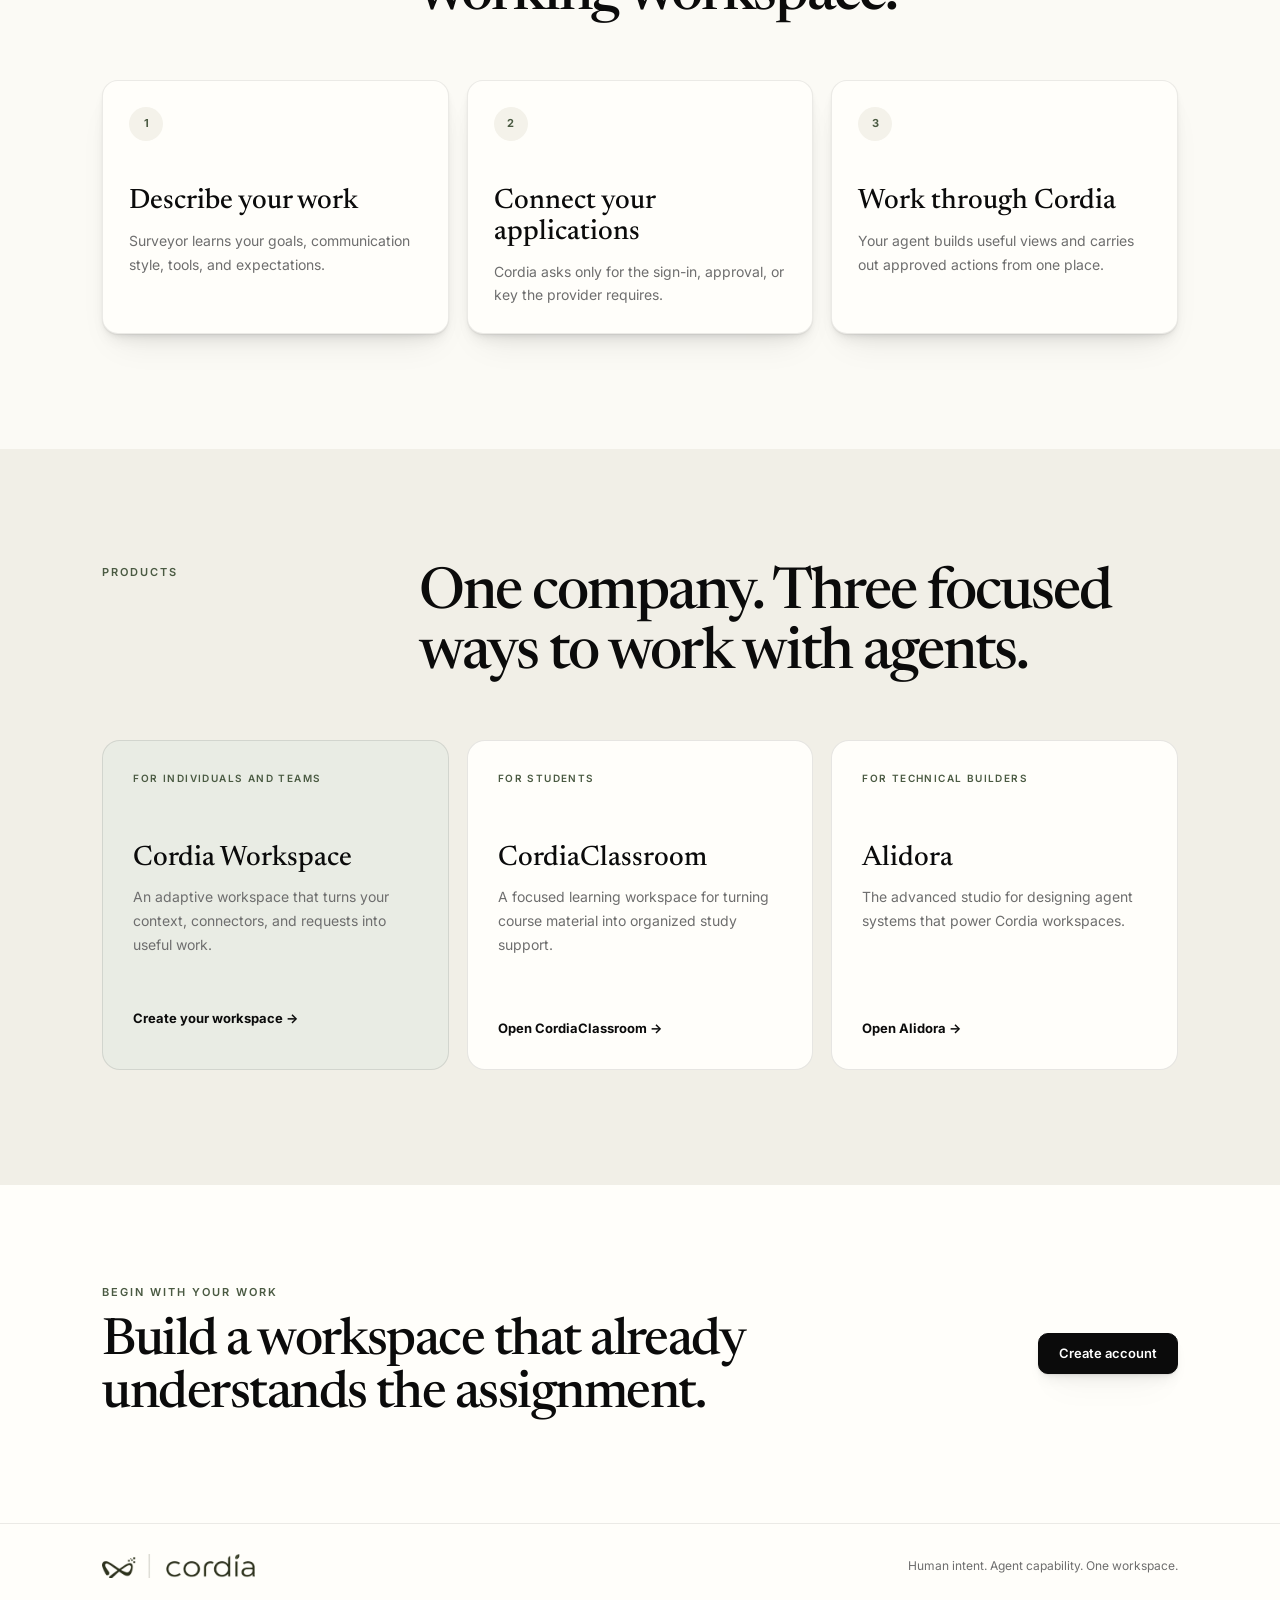
==== commit 96e35d80: "feat: add public Cordia landing page" ====
--- a/static/index.html
+++ b/static/index.html
@@ -13,11 +13,98 @@
   <link rel="stylesheet" href="/static/styles.css">
 </head>
 <body>
+  <main id="landing" class="landing">
+    <header class="landing-header">
+      <a class="landing-brand" href="/" aria-label="Cordia home"><img src="/static/assets/cordia-logo-header.webp" alt="Cordia" width="191" height="30"></a>
+      <nav class="landing-nav" aria-label="Public navigation">
+        <a href="#cordia-message">Why Cordia</a>
+        <a href="#how-it-works">How it works</a>
+        <a href="#products">Products</a>
+      </nav>
+      <div class="landing-account-actions">
+        <button class="landing-signin" type="button" data-auth-open="signin">Sign in</button>
+        <button class="landing-primary" type="button" data-auth-open="register">Create account</button>
+      </div>
+    </header>
+
+    <section class="landing-hero">
+      <div class="landing-background" aria-hidden="true"></div>
+      <div class="landing-hero-copy">
+        <p class="landing-eyebrow">THE HUMAN–AI WORKSPACE</p>
+        <h1>I see humans,<br>but no <em>humanity.</em></h1>
+        <p>AI adoption fails on <strong>intent</strong>, not capability. Cordia learns how you work, connects the tools you already use, and builds one workspace around you.</p>
+        <div class="landing-hero-actions">
+          <button class="landing-primary" type="button" data-auth-open="register">Build my workspace</button>
+          <a href="#cordia-message">See how Cordia works</a>
+        </div>
+      </div>
+      <aside class="landing-preview" aria-label="Cordia workspace process">
+        <span>01</span><div><strong>Surveyor listens</strong><p>You explain your work once.</p></div>
+        <span>02</span><div><strong>Cordia builds</strong><p>Your workspace takes shape automatically.</p></div>
+        <span>03</span><div><strong>You stay in control</strong><p>Approve only when an action needs you.</p></div>
+      </aside>
+    </section>
+
+    <section id="cordia-message" class="landing-section landing-message">
+      <p class="landing-eyebrow">WHY CORDIA</p>
+      <h2>Software should understand the person using it.</h2>
+      <p>Cordia replaces the usual hopping between apps with one adaptive workspace. The agent keeps the context, prepares the work, and uses connected applications only when the task requires them.</p>
+    </section>
+
+    <section id="how-it-works" class="landing-section">
+      <div class="landing-section-heading">
+        <p class="landing-eyebrow">HOW IT WORKS</p>
+        <h2>From your answers to a working workspace.</h2>
+      </div>
+      <div class="landing-steps">
+        <article><span>1</span><h3>Describe your work</h3><p>Surveyor learns your goals, communication style, tools, and expectations.</p></article>
+        <article><span>2</span><h3>Connect your applications</h3><p>Cordia asks only for the sign-in, approval, or key the provider requires.</p></article>
+        <article><span>3</span><h3>Work through Cordia</h3><p>Your agent builds useful views and carries out approved actions from one place.</p></article>
+      </div>
+    </section>
+
+    <section id="products" class="landing-section landing-products">
+      <div class="landing-section-heading">
+        <p class="landing-eyebrow">PRODUCTS</p>
+        <h2>One company. Three focused ways to work with agents.</h2>
+      </div>
+      <div class="landing-product-grid">
+        <article class="landing-product featured">
+          <small>FOR INDIVIDUALS AND TEAMS</small>
+          <h3>Cordia Workspace</h3>
+          <p>An adaptive workspace that turns your context, connectors, and requests into useful work.</p>
+          <button type="button" data-auth-open="register">Create your workspace <span aria-hidden="true">→</span></button>
+        </article>
+        <article class="landing-product">
+          <small>FOR STUDENTS</small>
+          <h3>CordiaClassroom</h3>
+          <p>A focused learning workspace for turning course material into organized study support.</p>
+          <a href="https://classroom.cordiacode.com">Open CordiaClassroom <span aria-hidden="true">→</span></a>
+        </article>
+        <article class="landing-product">
+          <small>FOR TECHNICAL BUILDERS</small>
+          <h3>Alidora</h3>
+          <p>The advanced studio for designing agent systems that power Cordia workspaces.</p>
+          <a href="/dashboard/">Open Alidora <span aria-hidden="true">→</span></a>
+        </article>
+      </div>
+    </section>
+
+    <section class="landing-final">
+      <div><p class="landing-eyebrow">BEGIN WITH YOUR WORK</p><h2>Build a workspace that already understands the assignment.</h2></div>
+      <button class="landing-primary" type="button" data-auth-open="register">Create account</button>
+    </section>
+
+    <footer class="landing-footer">
+      <img src="/static/assets/cordia-logo-header.webp" alt="Cordia" width="153" height="24">
+      <p>Human intent. Agent capability. One workspace.</p>
+    </footer>
+  </main>
+
   <header class="topbar">
     <a class="brand" href="/" aria-label="Cordia home"><img src="/static/assets/cordia-logo-header.webp" alt="Cordia" width="153" height="24"></a>
     <span id="workspace-title" class="workspace-label">My Workspace</span>
     <a class="alidora-link" href="/dashboard/">Alidora</a>
-    <button id="back-to-cordia" class="back-button" type="button" disabled aria-disabled="true" title="Cordia home is coming soon">← Back to Cordia</button>
     <div class="top-actions">
       <span id="status-pill" class="status-pill">Checking…</span>
       <div id="account" class="account" hidden>
@@ -83,7 +170,7 @@
     </main>
   </section>
 
-  <section id="auth-panel" class="auth-panel">
+  <section id="auth-panel" class="auth-panel" role="dialog" aria-modal="true" aria-labelledby="auth-title" hidden>
     <div class="auth-background" aria-hidden="true"></div>
     <div class="auth-intro">
       <img src="/static/assets/cordia-logo-header.webp" alt="Cordia" width="153" height="24">
@@ -91,6 +178,7 @@
       <p>AI adoption fails on <strong>intent</strong>, not capability.<br>Cordia measures that.</p>
     </div>
     <div class="auth-card">
+      <button class="auth-close" type="button" data-auth-close aria-label="Return to Cordia home">×</button>
       <h2 id="auth-title">Create account</h2>
       <div class="auth-tabs" role="group" aria-label="Account access">
         <button type="button" data-auth-mode="signin" aria-pressed="false">Sign in</button>
@@ -118,6 +206,7 @@
 
   <script src="/static/onboarding.js" defer></script>
   <script src="/static/survey-results.js" defer></script>
+  <script src="/static/landing.js" defer></script>
   <script src="/static/app.js" defer></script>
 </body>
 </html>
--- a/static/styles.css
+++ b/static/styles.css
@@ -28,16 +28,68 @@
 input, textarea { min-width: 0; }
 textarea { resize: vertical; }
 a { color: var(--ink); text-underline-offset: 3px; }
+body:has(#landing:not([hidden])) > .topbar,
 body:has(#auth-panel:not([hidden])) > .topbar { display: none; }
 .sr-only { position: absolute; width: 1px; height: 1px; overflow: hidden; clip: rect(0,0,0,0); white-space: nowrap; }
+.landing { min-height: 100vh; background: var(--ivory); }
+.landing[hidden] { display: none; }
+.landing-header { height: 78px; display: flex; align-items: center; gap: 32px; padding: 0 clamp(22px, 5vw, 76px); border-bottom: 1px solid var(--line); background: rgba(255,254,250,.94); position: sticky; top: 0; z-index: 10; backdrop-filter: blur(14px); }
+.landing-brand { display: flex; align-items: center; flex: 0 0 auto; }
+.landing-brand img { width: 191px; height: 30px; object-fit: contain; }
+.landing-nav { display: flex; align-items: center; gap: 26px; margin-left: auto; }
+.landing-nav a { color: var(--muted); font: 500 13px/1 var(--label); text-decoration: none; }
+.landing-nav a:hover { color: var(--ink); }
+.landing-account-actions { display: flex; align-items: center; gap: 9px; }
+.landing-signin { border: 0; background: transparent; box-shadow: none; }
+.landing-primary { border-color: var(--olive); background: var(--olive); color: white; padding-inline: 20px; box-shadow: var(--elev-1); }
+.landing-primary:hover:not(:disabled) { background: #30332d; }
+.landing-hero { min-height: min(760px, calc(100vh - 78px)); display: grid; grid-template-columns: minmax(0, 1.2fr) minmax(300px, .8fr); align-items: center; gap: clamp(36px, 7vw, 110px); padding: clamp(72px, 10vw, 132px) clamp(24px, 7vw, 112px); position: relative; overflow: hidden; isolation: isolate; }
+.landing-background { position: absolute; inset: 0; z-index: -2; background: url('/static/assets/login-bg.jpg') center/cover no-repeat; opacity: .13; filter: grayscale(.35); }
+.landing-hero::after { content: ""; position: absolute; inset: 0; z-index: -1; background: linear-gradient(90deg, rgba(251,250,245,.98) 8%, rgba(251,250,245,.88) 52%, rgba(251,250,245,.62)); }
+.landing-hero-copy { max-width: 730px; }
+.landing-eyebrow { margin: 0 0 16px; color: var(--sage); font: 600 11px/1.4 var(--label); letter-spacing: .18em; }
+.landing-hero h1 { max-width: 760px; margin: 0 0 30px; color: var(--ink); font: 600 clamp(52px, 7.1vw, 102px)/.92 var(--title); letter-spacing: -.055em; }
+.landing-hero h1 em { color: var(--muted); font-style: normal; }
+.landing-hero-copy > p:not(.landing-eyebrow) { max-width: 660px; margin: 0; color: #454a43; font-size: clamp(17px, 1.5vw, 21px); line-height: 1.7; }
+.landing-hero-actions { display: flex; align-items: center; gap: 22px; margin-top: 36px; }
+.landing-hero-actions > a { font-size: 13px; font-weight: 600; }
+.landing-preview { display: grid; grid-template-columns: 38px 1fr; gap: 0 18px; padding: 30px; border: 1px solid rgba(11,11,11,.12); border-radius: 22px; background: rgba(255,254,250,.9); box-shadow: var(--elev-3); backdrop-filter: blur(14px); }
+.landing-preview > span { display: grid; place-items: center; width: 34px; height: 34px; border-radius: 50%; background: var(--olive); color: white; font: 600 10px/1 var(--label); }
+.landing-preview > div { padding: 4px 0 28px; border-bottom: 1px solid var(--line); }
+.landing-preview > div:last-child { padding-bottom: 2px; border-bottom: 0; }
+.landing-preview strong { font: 500 22px/1.2 var(--title); }
+.landing-preview p { margin: 6px 0 0; color: var(--muted); font-size: 13px; }
+.landing-section { padding: clamp(76px, 9vw, 128px) clamp(24px, 8vw, 132px); }
+.landing-message { display: grid; grid-template-columns: minmax(180px, .5fr) minmax(0, 1.5fr); gap: 12px 64px; align-items: start; background: var(--olive); color: white; }
+.landing-message .landing-eyebrow { grid-row: 1 / span 2; color: #cbd2c7; }
+.landing-message h2 { max-width: 850px; margin: 0; font: 500 clamp(38px, 5vw, 68px)/1.02 var(--title); letter-spacing: -.035em; }
+.landing-message > p:last-child { max-width: 760px; margin: 22px 0 0; color: #d4d7d1; font-size: 17px; line-height: 1.8; }
+.landing-section-heading { display: grid; grid-template-columns: minmax(180px, .5fr) minmax(0, 1.5fr); gap: 12px 64px; margin-bottom: 54px; }
+.landing-section-heading h2 { max-width: 790px; margin: 0; font: 500 clamp(36px, 4.5vw, 62px)/1.05 var(--title); letter-spacing: -.035em; }
+.landing-steps { display: grid; grid-template-columns: repeat(3, 1fr); gap: 18px; }
+.landing-steps article { min-height: 250px; padding: 26px; border: 1px solid var(--line); border-radius: 16px; background: var(--paper); box-shadow: var(--elev-1); }
+.landing-steps article > span { display: grid; place-items: center; width: 34px; height: 34px; margin-bottom: 45px; border-radius: 50%; background: var(--sand); color: var(--sage); font-size: 11px; font-weight: 700; }
+.landing-steps h3, .landing-product h3 { margin: 0 0 12px; font: 500 28px/1.1 var(--title); }
+.landing-steps p, .landing-product p { margin: 0; color: var(--muted); font-size: 14px; line-height: 1.7; }
+.landing-products { background: #f1efe7; }
+.landing-product-grid { display: grid; grid-template-columns: repeat(3, 1fr); gap: 18px; }
+.landing-product { display: flex; flex-direction: column; min-height: 330px; padding: 30px; border: 1px solid rgba(11,11,11,.1); border-radius: 18px; background: var(--paper); }
+.landing-product.featured { background: #e9ece4; }
+.landing-product small { margin-bottom: 58px; color: var(--sage); font: 600 10px/1.4 var(--label); letter-spacing: .14em; }
+.landing-product p { flex: 1; }
+.landing-product a, .landing-product button { align-self: flex-start; margin-top: 34px; padding: 0; border: 0; background: transparent; box-shadow: none; font-size: 13px; font-weight: 700; text-decoration: none; }
+.landing-product a:hover, .landing-product button:hover:not(:disabled) { background: transparent; color: var(--sage); }
+.landing-final { display: flex; align-items: center; justify-content: space-between; gap: 30px; padding: clamp(62px, 8vw, 100px) clamp(24px, 8vw, 132px); border-bottom: 1px solid var(--line); background: var(--paper); }
+.landing-final h2 { max-width: 800px; margin: 0; font: 500 clamp(34px, 4vw, 56px)/1.04 var(--title); letter-spacing: -.03em; }
+.landing-footer { display: flex; align-items: center; justify-content: space-between; gap: 24px; padding: 30px clamp(24px, 8vw, 132px); color: var(--muted); background: var(--paper); }
+.landing-footer img { width: 153px; height: 24px; object-fit: contain; }
+.landing-footer p { margin: 0; font-size: 12px; }
 .topbar { height: 68px; display: flex; align-items: center; gap: 22px; padding: 0 24px; border-bottom: 1px solid var(--line); background: var(--paper); position: sticky; top: 0; z-index: 5; }
 .brand { display: flex; flex-shrink: 0; align-items: center; }
 .brand img { width: 153px; height: 24px; object-fit: contain; }
 .workspace-label { padding-left: 22px; border-left: 1px solid var(--line); color: var(--muted); }
 .alidora-link { color: var(--olive); font-size: 13px; font-weight: 600; text-decoration: none; }
 .alidora-link:hover { color: var(--sage); }
-.back-button { border: 0; border-left: 1px solid var(--line); padding: 6px 0 6px 22px; background: transparent; color: var(--muted); }
-.back-button:disabled { cursor: default; opacity: .72; }
 .top-actions { margin-left: auto; display: flex; align-items: center; gap: 12px; }
 .status-pill, .view-pill { border: 1px solid var(--line); border-radius: 999px; padding: 7px 12px; color: var(--sage); background: var(--sand); font-size: 12px; overflow-wrap: anywhere; }
 .quiet-button { border: 1px solid var(--line); background: var(--paper); border-radius: 10px; padding: 9px 15px; box-shadow: var(--elev-1); }
@@ -159,7 +211,7 @@
 .artifact-placeholder .artifact-body { display: grid; place-items: center; text-align: center; }
 .restore-artifacts { grid-column: 1 / -1; justify-self: start; min-height: 34px; padding: 6px 10px; background: var(--paper); font-size: 11px; }
 .settings-artifact { aspect-ratio: auto; }
-.auth-panel { min-height: 100dvh; display: flex; flex-direction: column; align-items: center; justify-content: center; gap: 26px; padding: 40px 22px 48px; isolation: isolate; }
+.auth-panel { position: fixed; inset: 0; z-index: 50; min-height: 100dvh; display: flex; flex-direction: column; align-items: center; justify-content: center; gap: 26px; padding: 40px 22px 48px; overflow-y: auto; isolation: isolate; background: rgba(251,250,245,.94); backdrop-filter: blur(10px); }
 .auth-panel[hidden] { display: none; }
 .auth-background { position: fixed; inset: 0; z-index: -1; pointer-events: none; background: url('/static/assets/login-bg.jpg') center/cover no-repeat; opacity: .22; filter: grayscale(.2); }
 .auth-intro { text-align: center; }
@@ -167,7 +219,9 @@
 .auth-intro h1 { font-size: clamp(30px, 5.2vw, 46px); font-weight: 800; line-height: 1.02; letter-spacing: -.035em; margin: 0 0 26px; }
 .auth-intro em { font-style: normal; color: var(--muted); }
 .auth-intro p { font-size: 13px; line-height: 1.6; color: var(--muted); margin: 0; }
-.auth-card { width: min(392px, 100%); padding: 28px 28px 24px; border: 1px solid var(--line); border-radius: 14px; background: var(--paper); box-shadow: var(--elev-3); }
+.auth-card { position: relative; width: min(392px, 100%); padding: 28px 28px 24px; border: 1px solid var(--line); border-radius: 14px; background: var(--paper); box-shadow: var(--elev-3); }
+.auth-close { position: absolute; top: 10px; right: 12px; min-width: 34px; width: 34px; min-height: 34px; height: 34px; padding: 0; border: 0; border-radius: 50%; background: transparent; color: var(--muted); font-size: 24px; font-weight: 400; line-height: 1; box-shadow: none; }
+.auth-close:hover:not(:disabled) { background: var(--sand); color: var(--ink); }
 .auth-card h2 { font: 500 21px/1.22 var(--title); margin: 0 0 18px; }
 .auth-tabs { display: flex; gap: 6px; margin-bottom: 20px; padding: 4px; border-radius: 10px; background: var(--sand); }
 .auth-tabs button { flex: 1; border: 0; background: transparent; border-radius: 8px; padding: 9px; color: var(--muted); }
@@ -245,24 +299,31 @@
 #onboarding-error { color: var(--danger); min-height: 24px; line-height: 1.5; margin: 16px 0; }
 .onboarding p, .onboarding label, .onboarding legend, .onboarding button, .onboarding strong, .selected-application-row { overflow-wrap: anywhere; }
 .application-status { padding: 6px 10px; border: 1px solid var(--line); border-radius: 999px; color: var(--olive); background: var(--ivory); font-size: 12px; }
-.survey-results { min-height: calc(100dvh - 68px); padding: clamp(32px, 5vw, 72px); background: var(--ivory); }
-.results-hero { max-width: 760px; margin: 0 auto 36px; text-align: center; }
+.survey-results { min-height: calc(100dvh - 68px); padding: clamp(26px, 3vw, 46px); background: var(--ivory); }
+.results-hero { max-width: 760px; margin: 0 auto 28px; text-align: center; }
 .results-hero h1 { margin: 8px 0 14px; font: 500 clamp(2.5rem, 6vw, 4.75rem)/.98 var(--title); letter-spacing: -.025em; }
 .results-hero .eyebrow { margin: 0; color: var(--sage); font-family: var(--label); font-size: 11px; font-weight: 600; letter-spacing: .2em; }
 .results-coming-soon { display: inline-flex; padding: 6px 12px; border: 1px solid var(--line); border-radius: 999px; background: var(--sand); color: var(--sage); font: 600 12px/1.4 var(--label); }
 .results-status { margin: 12px 0 0; color: var(--muted); }
-.results-grid { display: grid; grid-template-columns: repeat(2, minmax(0, 1fr)); gap: 20px; max-width: 1180px; margin: 0 auto; }
-.results-card { min-width: 0; padding: 28px; border: 1px solid var(--line); border-radius: 24px; background: var(--paper); box-shadow: var(--elev-1); }
-.results-card-title { margin: 0 0 20px; font: 500 27px/1.2 var(--title); }
-.results-wide { grid-column: 1 / -1; }
+.results-grid { display: grid; grid-template-columns: repeat(3, minmax(0, 1fr)); grid-auto-flow: dense; gap: 14px; align-items: start; max-width: 1440px; margin: 0 auto; }
+.results-card { min-width: 0; padding: 20px; border: 1px solid var(--line); border-radius: 16px; background: var(--paper); box-shadow: var(--elev-1); align-self: start; }
+.results-card-title { margin: 0 0 14px; font: 500 24px/1.2 var(--title); }
+.results-span-2 { grid-column: span 2; }
+.results-span-3 { grid-column: 1 / -1; }
 .results-plot { display: block; width: 100%; max-width: 520px; height: auto; margin: 0 auto; }
 .results-coordinate-list { display: grid; gap: 0; margin: 18px 0 0; }
 .results-definition { display: grid; grid-template-columns: minmax(120px, .8fr) minmax(0, 1.2fr); gap: 12px; padding: 11px 0; border-top: 1px solid var(--line); }
 .results-definition dt { color: var(--muted); }
 .results-definition dd { margin: 0; font-weight: 600; text-align: right; overflow-wrap: anywhere; }
+.results-axis-references { display: grid; grid-template-columns: repeat(3, minmax(0, 1fr)); gap: 8px; margin-top: 12px; }
+.results-axis-reference { min-width: 0; padding: 11px; border-radius: 10px; background: var(--sand); }
+.results-axis-reference h3 { margin: 0 0 6px; font-size: 12px; }
+.results-axis-reference p { margin: 3px 0 0; color: var(--muted); font-size: 11px; overflow-wrap: anywhere; }
 .results-finding-list, .results-unknown-list { margin: 0; padding: 0; list-style: none; }
 .results-finding { padding: 13px 0; border-top: 1px solid var(--line); }
 .results-finding:first-child { padding-top: 0; border-top: 0; }
+.results-finding-heading { display: flex; align-items: flex-start; justify-content: space-between; gap: 8px; }
+.results-axis-chip { flex: 0 0 auto; padding: 3px 7px; border: 1px solid var(--line); border-radius: 999px; color: var(--sage); background: var(--sand); font-size: 10px; font-weight: 600; text-transform: uppercase; }
 .results-finding p, .results-unknown p { margin: 3px 0 0; color: var(--muted); overflow-wrap: anywhere; }
 .results-details { margin-top: 8px; color: var(--muted); font-size: 13px; }
 .results-details summary { width: fit-content; cursor: pointer; color: var(--sage); font-weight: 600; }
@@ -283,7 +344,30 @@
 .results-unknowns { border-color: rgba(138,62,42,.18); }
 .results-unknown { padding: 11px 0; border-top: 1px solid var(--line); }
 .results-unknown:first-child { padding-top: 0; border-top: 0; }
+@media (max-width: 960px) {
+  .landing-nav { display: none; }
+  .landing-hero { grid-template-columns: minmax(0, 1fr); min-height: auto; }
+  .landing-preview { max-width: 620px; }
+  .landing-message, .landing-section-heading { grid-template-columns: minmax(0, 1fr); }
+  .landing-message .landing-eyebrow { grid-row: auto; }
+  .landing-steps, .landing-product-grid { grid-template-columns: minmax(0, 1fr); }
+  .landing-steps article, .landing-product { min-height: 0; }
+  .landing-steps article > span, .landing-product small { margin-bottom: 28px; }
+}
 @media (max-width: 760px) {
+  .landing-header { height: 68px; gap: 12px; padding-inline: 18px; }
+  .landing-brand img { width: 132px; height: auto; }
+  .landing-signin { padding-inline: 8px; }
+  .landing-account-actions { margin-left: auto; }
+  .landing-primary { padding-inline: 14px; }
+  .landing-hero { padding: 72px 22px; }
+  .landing-hero h1 { font-size: clamp(48px, 15vw, 72px); }
+  .landing-hero-actions { align-items: flex-start; flex-direction: column; }
+  .landing-preview { padding: 22px; }
+  .landing-section { padding: 72px 22px; }
+  .landing-message h2, .landing-section-heading h2 { font-size: 40px; }
+  .landing-final { align-items: flex-start; flex-direction: column; padding: 68px 22px; }
+  .landing-footer { align-items: flex-start; flex-direction: column; padding: 28px 22px; }
   .onboarding { padding: 20px 16px 0; }
   .onboarding-brand { margin-bottom: 24px; }
   .onboarding-question { padding: 16px; }
@@ -292,14 +376,16 @@
   .onboarding-trait label { grid-column: 1 / -1; }
   .onboarding-actions button { padding: 12px 18px; }
   .survey-results { padding: 28px 18px 48px; }
-  .results-grid, .results-inference-list { grid-template-columns: minmax(0, 1fr); }
-  .results-wide { grid-column: auto; }
+  .results-grid, .results-inference-list, .results-axis-references { grid-template-columns: minmax(0, 1fr); }
+  .results-span-2, .results-span-3 { grid-column: auto; }
   .results-card { padding: 22px; border-radius: 20px; }
   .results-definition { grid-template-columns: minmax(0, 1fr); gap: 2px; }
   .results-definition dd { text-align: left; }
 }
 @media (max-width: 1180px) and (min-width: 761px) {
   .onboarding-application-results { grid-template-columns: repeat(4, minmax(0, 1fr)); }
+  .results-grid { grid-template-columns: repeat(2, minmax(0, 1fr)); }
+  .results-span-3 { grid-column: 1 / -1; }
 }
 @media (prefers-reduced-motion: reduce) {
   *, *::before, *::after { transition: none !important; animation: none !important; scroll-behavior: auto !important; }
@@ -310,7 +396,6 @@
   .workspace { padding: 28px 18px; }
   .workspace-label { display: none; }
   .alidora-link { font-size: 12px; }
-  .back-button { padding-left: 0; border-left: 0; font-size: 12px; }
   .status-pill { display: none; }
   .artifact-grid { grid-template-columns: 1fr; }
   .artifact-window { aspect-ratio: auto; min-height: 360px; }
@@ -318,7 +403,6 @@
 @media (max-width: 480px) {
   .topbar { padding: 0 16px; gap: 12px; }
   .brand img { width: 112px; height: auto; }
-  .back-button { font-size: 11px; padding-right: 0; }
   .auth-background { opacity: .14; }
   .auth-card { padding: 24px; }
   .auth-card input, .composer textarea, .onboarding input, .onboarding textarea { font-size: 16px; }
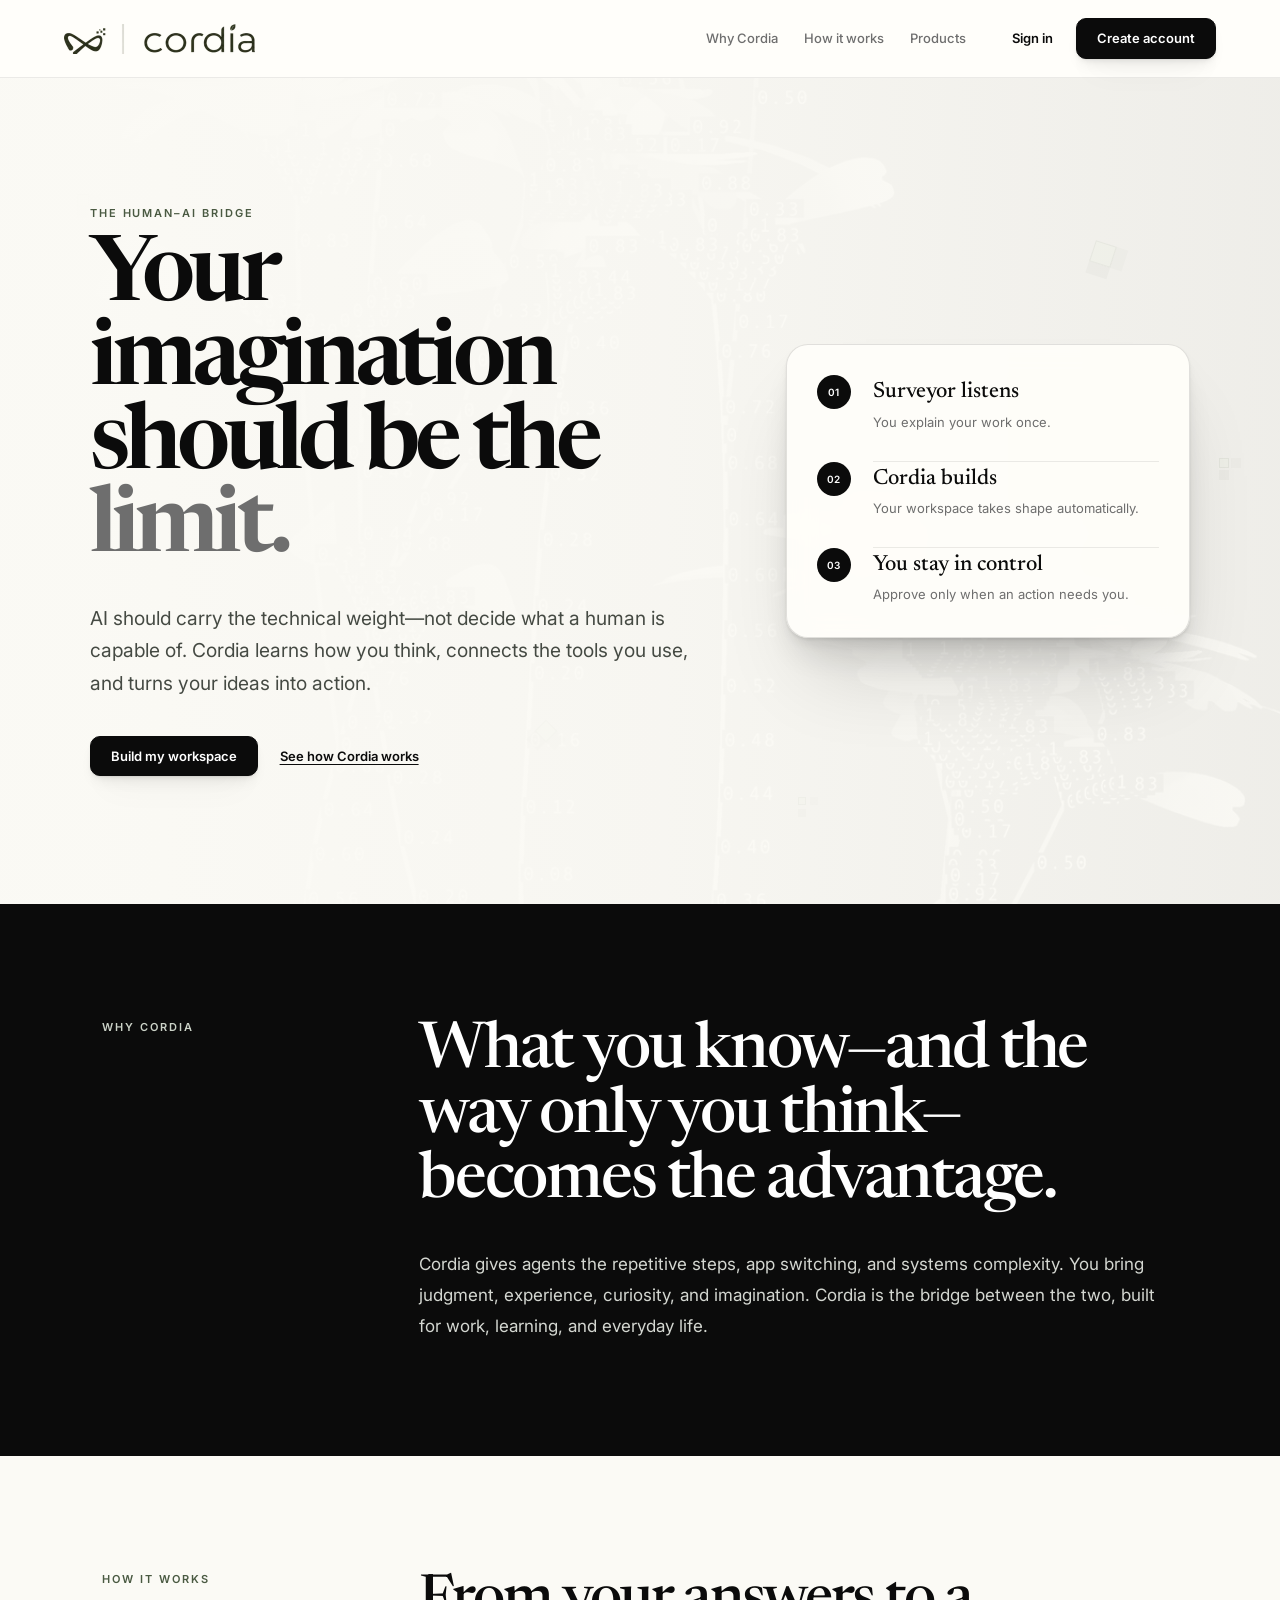
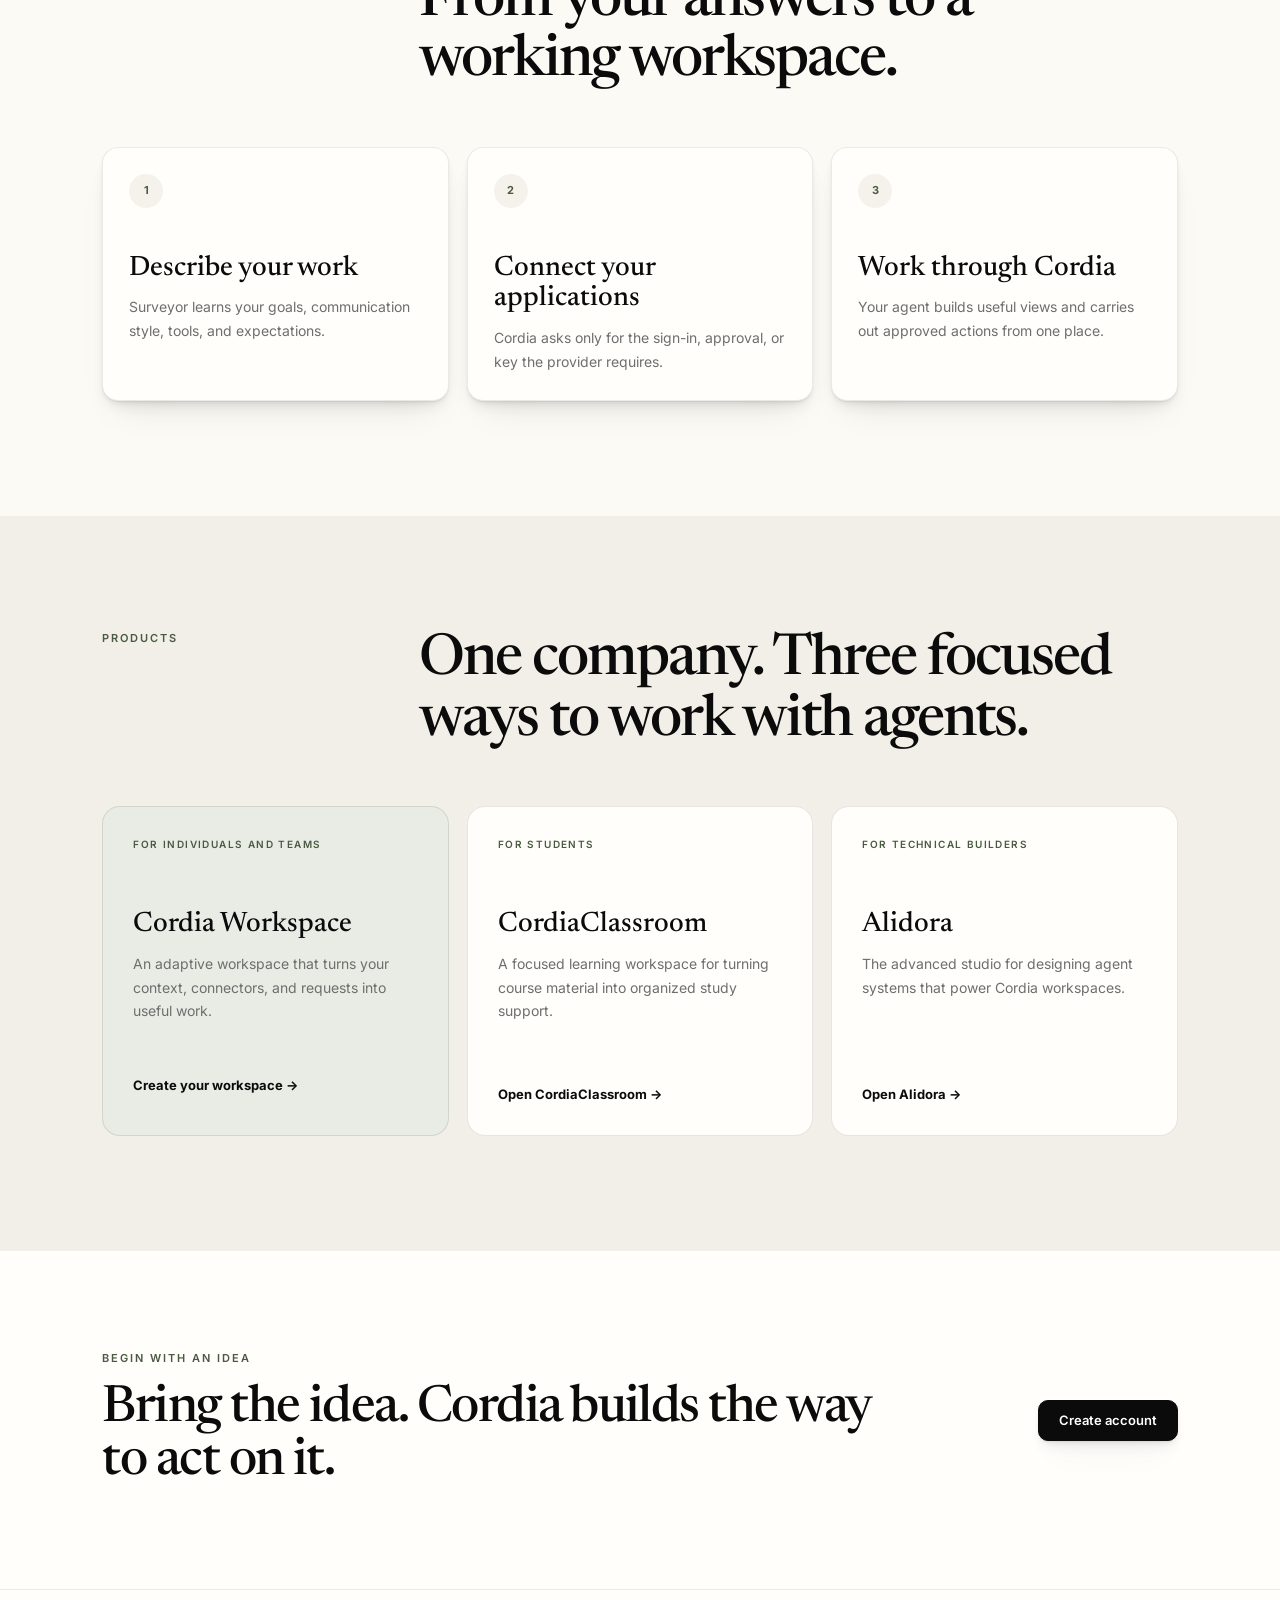
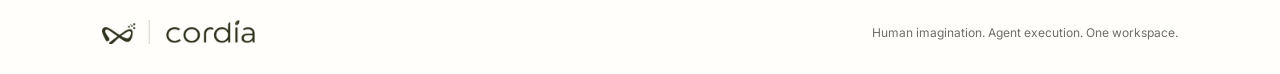
==== commit ea69478d: "feat: refine Cordia landing experience" ====
--- a/static/index.html
+++ b/static/index.html
@@ -29,10 +29,13 @@
 
     <section class="landing-hero">
       <div class="landing-background" aria-hidden="true"></div>
+      <div class="landing-motion" aria-hidden="true">
+        <span></span><span></span><span></span><span></span><span></span>
+      </div>
       <div class="landing-hero-copy">
-        <p class="landing-eyebrow">THE HUMAN–AI WORKSPACE</p>
-        <h1>I see humans,<br>but no <em>humanity.</em></h1>
-        <p>AI adoption fails on <strong>intent</strong>, not capability. Cordia learns how you work, connects the tools you already use, and builds one workspace around you.</p>
+        <p class="landing-eyebrow">THE HUMAN–AI BRIDGE</p>
+        <h1>Your imagination should be the <em>limit.</em></h1>
+        <p>AI should carry the technical weight—not decide what a human is capable of. Cordia learns how you think, connects the tools you use, and turns your ideas into action.</p>
         <div class="landing-hero-actions">
           <button class="landing-primary" type="button" data-auth-open="register">Build my workspace</button>
           <a href="#cordia-message">See how Cordia works</a>
@@ -47,8 +50,8 @@
 
     <section id="cordia-message" class="landing-section landing-message">
       <p class="landing-eyebrow">WHY CORDIA</p>
-      <h2>Software should understand the person using it.</h2>
-      <p>Cordia replaces the usual hopping between apps with one adaptive workspace. The agent keeps the context, prepares the work, and uses connected applications only when the task requires them.</p>
+      <h2>What you know—and the way only you think—becomes the advantage.</h2>
+      <p>Cordia gives agents the repetitive steps, app switching, and systems complexity. You bring judgment, experience, curiosity, and imagination. Cordia is the bridge between the two, built for work, learning, and everyday life.</p>
     </section>
 
     <section id="how-it-works" class="landing-section">
@@ -91,13 +94,13 @@
     </section>
 
     <section class="landing-final">
-      <div><p class="landing-eyebrow">BEGIN WITH YOUR WORK</p><h2>Build a workspace that already understands the assignment.</h2></div>
+      <div><p class="landing-eyebrow">BEGIN WITH AN IDEA</p><h2>Bring the idea. Cordia builds the way to act on it.</h2></div>
       <button class="landing-primary" type="button" data-auth-open="register">Create account</button>
     </section>
 
     <footer class="landing-footer">
       <img src="/static/assets/cordia-logo-header.webp" alt="Cordia" width="153" height="24">
-      <p>Human intent. Agent capability. One workspace.</p>
+      <p>Human imagination. Agent execution. One workspace.</p>
     </footer>
   </main>
 
--- a/static/styles.css
+++ b/static/styles.css
@@ -46,6 +46,14 @@
 .landing-hero { min-height: min(760px, calc(100vh - 78px)); display: grid; grid-template-columns: minmax(0, 1.2fr) minmax(300px, .8fr); align-items: center; gap: clamp(36px, 7vw, 110px); padding: clamp(72px, 10vw, 132px) clamp(24px, 7vw, 112px); position: relative; overflow: hidden; isolation: isolate; }
 .landing-background { position: absolute; inset: 0; z-index: -2; background: url('/static/assets/login-bg.jpg') center/cover no-repeat; opacity: .13; filter: grayscale(.35); }
 .landing-hero::after { content: ""; position: absolute; inset: 0; z-index: -1; background: linear-gradient(90deg, rgba(251,250,245,.98) 8%, rgba(251,250,245,.88) 52%, rgba(251,250,245,.62)); }
+.landing-motion { position: absolute; inset: 0; z-index: -1; pointer-events: none; overflow: hidden; }
+.landing-motion span { position: absolute; display: block; width: 12px; height: 12px; border: 1px solid rgba(74,83,69,.22); background: rgba(211,217,202,.72); box-shadow: 12px 0 rgba(74,83,69,.08), 0 12px rgba(74,83,69,.12); animation: landing-drift 14s ease-in-out infinite alternate; }
+.landing-motion span:nth-child(1) { top: 14%; left: 6%; }
+.landing-motion span:nth-child(2) { top: 20%; right: 13%; width: 22px; height: 22px; animation-duration: 18s; animation-delay: -7s; transform: rotate(18deg); }
+.landing-motion span:nth-child(3) { right: 37%; bottom: 12%; width: 8px; height: 8px; animation-duration: 11s; animation-delay: -3s; }
+.landing-motion span:nth-child(4) { left: 42%; bottom: 20%; width: 16px; height: 16px; animation-duration: 16s; animation-delay: -10s; transform: rotate(45deg); }
+.landing-motion span:nth-child(5) { top: 46%; right: 4%; width: 10px; height: 10px; animation-duration: 13s; animation-delay: -5s; }
+@keyframes landing-drift { from { translate: 0 -8px; rotate: -3deg; } to { translate: 28px 22px; rotate: 14deg; } }
 .landing-hero-copy { max-width: 730px; }
 .landing-eyebrow { margin: 0 0 16px; color: var(--sage); font: 600 11px/1.4 var(--label); letter-spacing: .18em; }
 .landing-hero h1 { max-width: 760px; margin: 0 0 30px; color: var(--ink); font: 600 clamp(52px, 7.1vw, 102px)/.92 var(--title); letter-spacing: -.055em; }
@@ -98,9 +106,21 @@
 .account { position: relative; }
 .account-avatar { width: 42px; height: 42px; border: 1px solid var(--line); border-radius: 50%; background: var(--olive); color: white; display: grid; place-items: center; font-weight: 700; }
 .account-avatar:hover:not(:disabled), .live-view-button[aria-pressed="true"]:hover:not(:disabled) { background: #3a3a3a; color: white; }
-.account-menu { position: absolute; right: 0; top: calc(100% + 10px); width: 224px; max-width: calc(100vw - 32px); padding: 8px; border: 1px solid var(--line); border-radius: 14px; background: var(--paper); box-shadow: var(--elev-3); z-index: 20; }
-.account-menu a, .account-menu button { display: block; width: 100%; border: 0; border-radius: 10px; padding: 10px 12px; background: transparent; color: var(--ink); text-align: left; text-decoration: none; }
-.account-menu a:hover, .account-menu button:hover { background: var(--sand); }
+.account-menu { position: absolute; right: 0; top: calc(100% + 10px); display: grid; gap: 5px; width: 224px; max-width: calc(100vw - 32px); padding: 0; border: 0; background: transparent; box-shadow: none; z-index: 20; }
+.account-menu a, .account-menu button { display: block; width: 100%; border: 1px solid rgba(11,11,11,.1); border-radius: 13px; padding: 11px 13px; background: rgba(255,254,250,.96); color: var(--ink); text-align: left; text-decoration: none; box-shadow: var(--elev-1); opacity: 0; animation: account-bubble-in .22s cubic-bezier(.2,.8,.2,1) forwards; transition: transform .16s ease, box-shadow .16s ease, background .16s ease; backdrop-filter: blur(12px); }
+.account-menu a:nth-child(2), .account-menu button:nth-child(2) { animation-delay: 25ms; }
+.account-menu a:nth-child(3), .account-menu button:nth-child(3) { animation-delay: 50ms; }
+.account-menu a:nth-child(4), .account-menu button:nth-child(4) { animation-delay: 75ms; }
+.account-menu a:nth-child(5), .account-menu button:nth-child(5) { animation-delay: 100ms; }
+.account-menu a:nth-child(6), .account-menu button:nth-child(6) { animation-delay: 125ms; }
+.account-menu a:nth-child(7), .account-menu button:nth-child(7) { animation-delay: 150ms; }
+.account-menu a:hover, .account-menu button:hover { background: var(--paper); transform: translateY(-3px); box-shadow: var(--elev-3); }
+@keyframes account-bubble-in { from { opacity: 0; transform: translateY(-8px) scale(.97); } to { opacity: 1; transform: translateY(0) scale(1); } }
+
+@media (prefers-reduced-motion: reduce) {
+  .landing-motion span, .account-menu a, .account-menu button { animation: none; opacity: 1; }
+  .account-menu a, .account-menu button { transition: none; }
+}
 .app-shell { min-height: calc(100dvh - 68px); grid-template-columns: minmax(300px, 340px) minmax(0, 1fr); }
 .app-shell:not([hidden]) { display: grid; }
 .chat-panel { border-right: 1px solid var(--line); background: var(--paper); display: flex; flex-direction: column; min-width: 0; min-height: 0; position: sticky; top: 68px; height: calc(100dvh - 68px); }
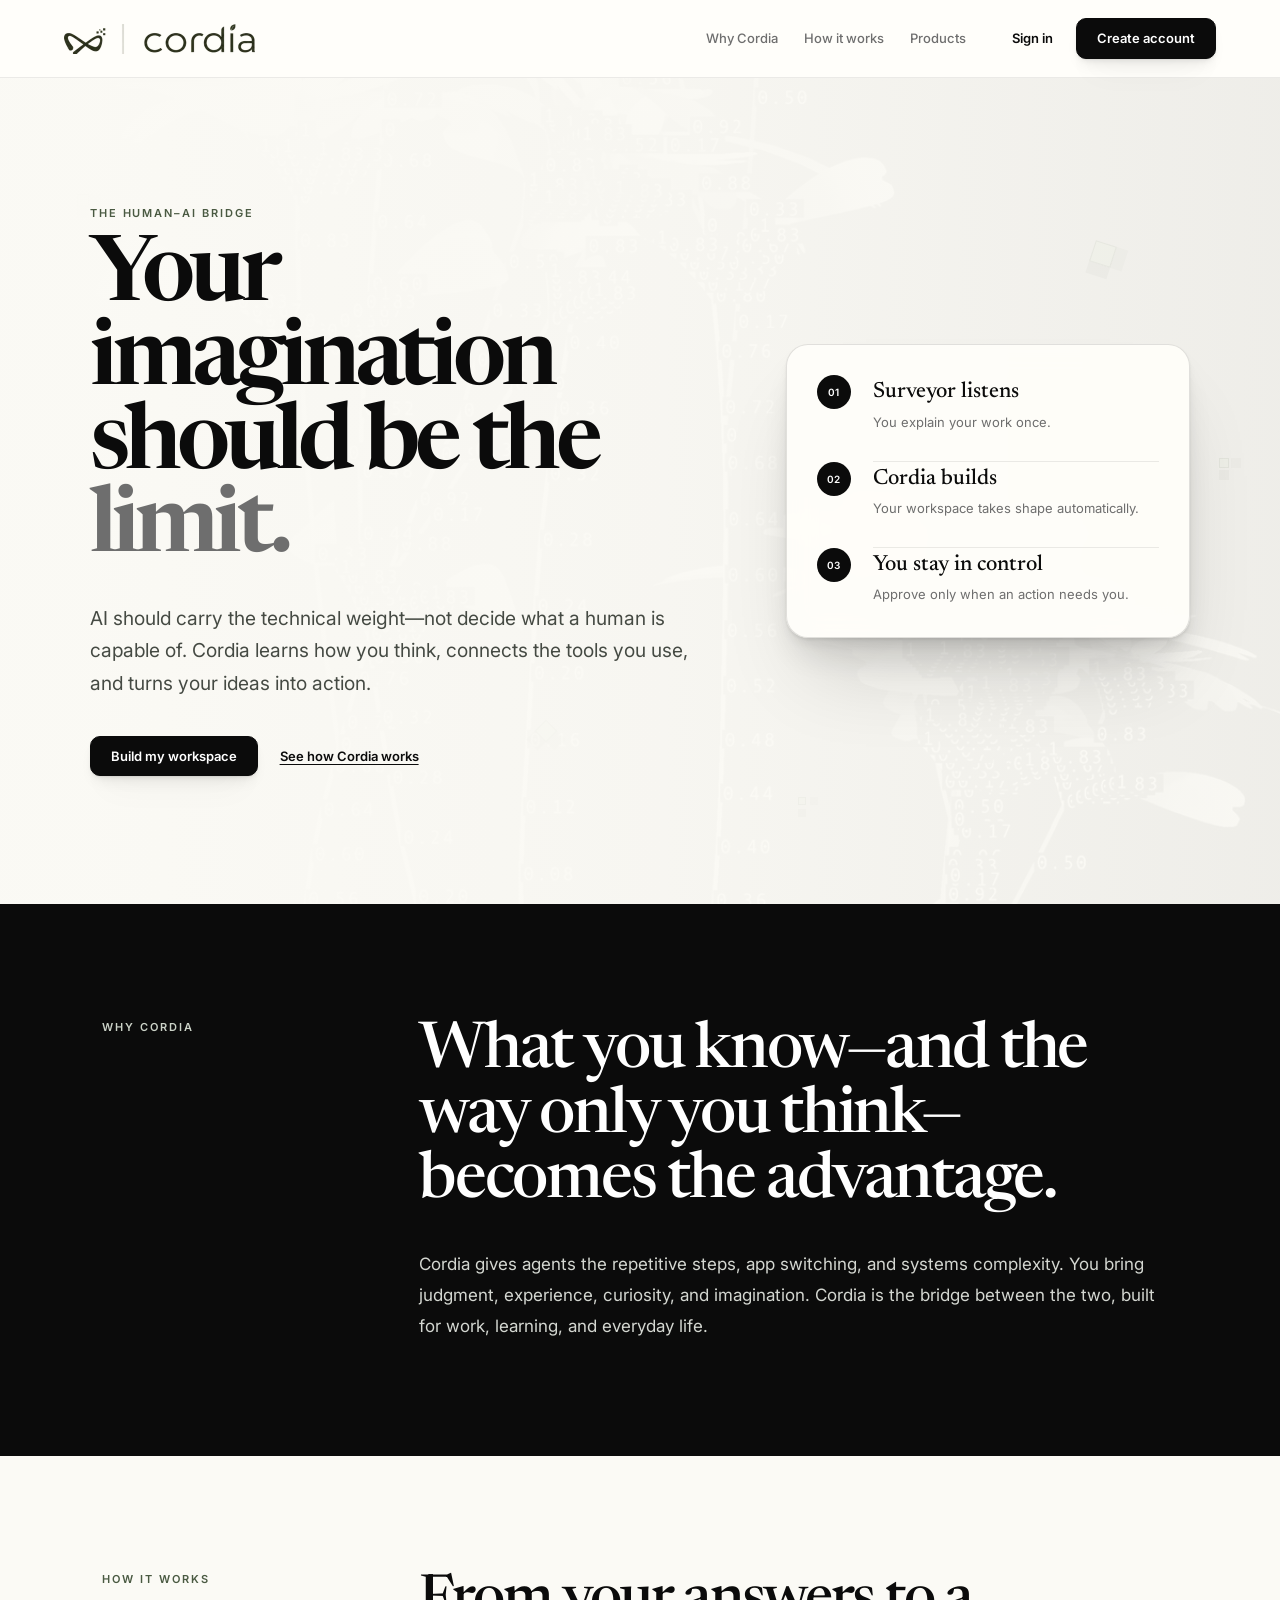
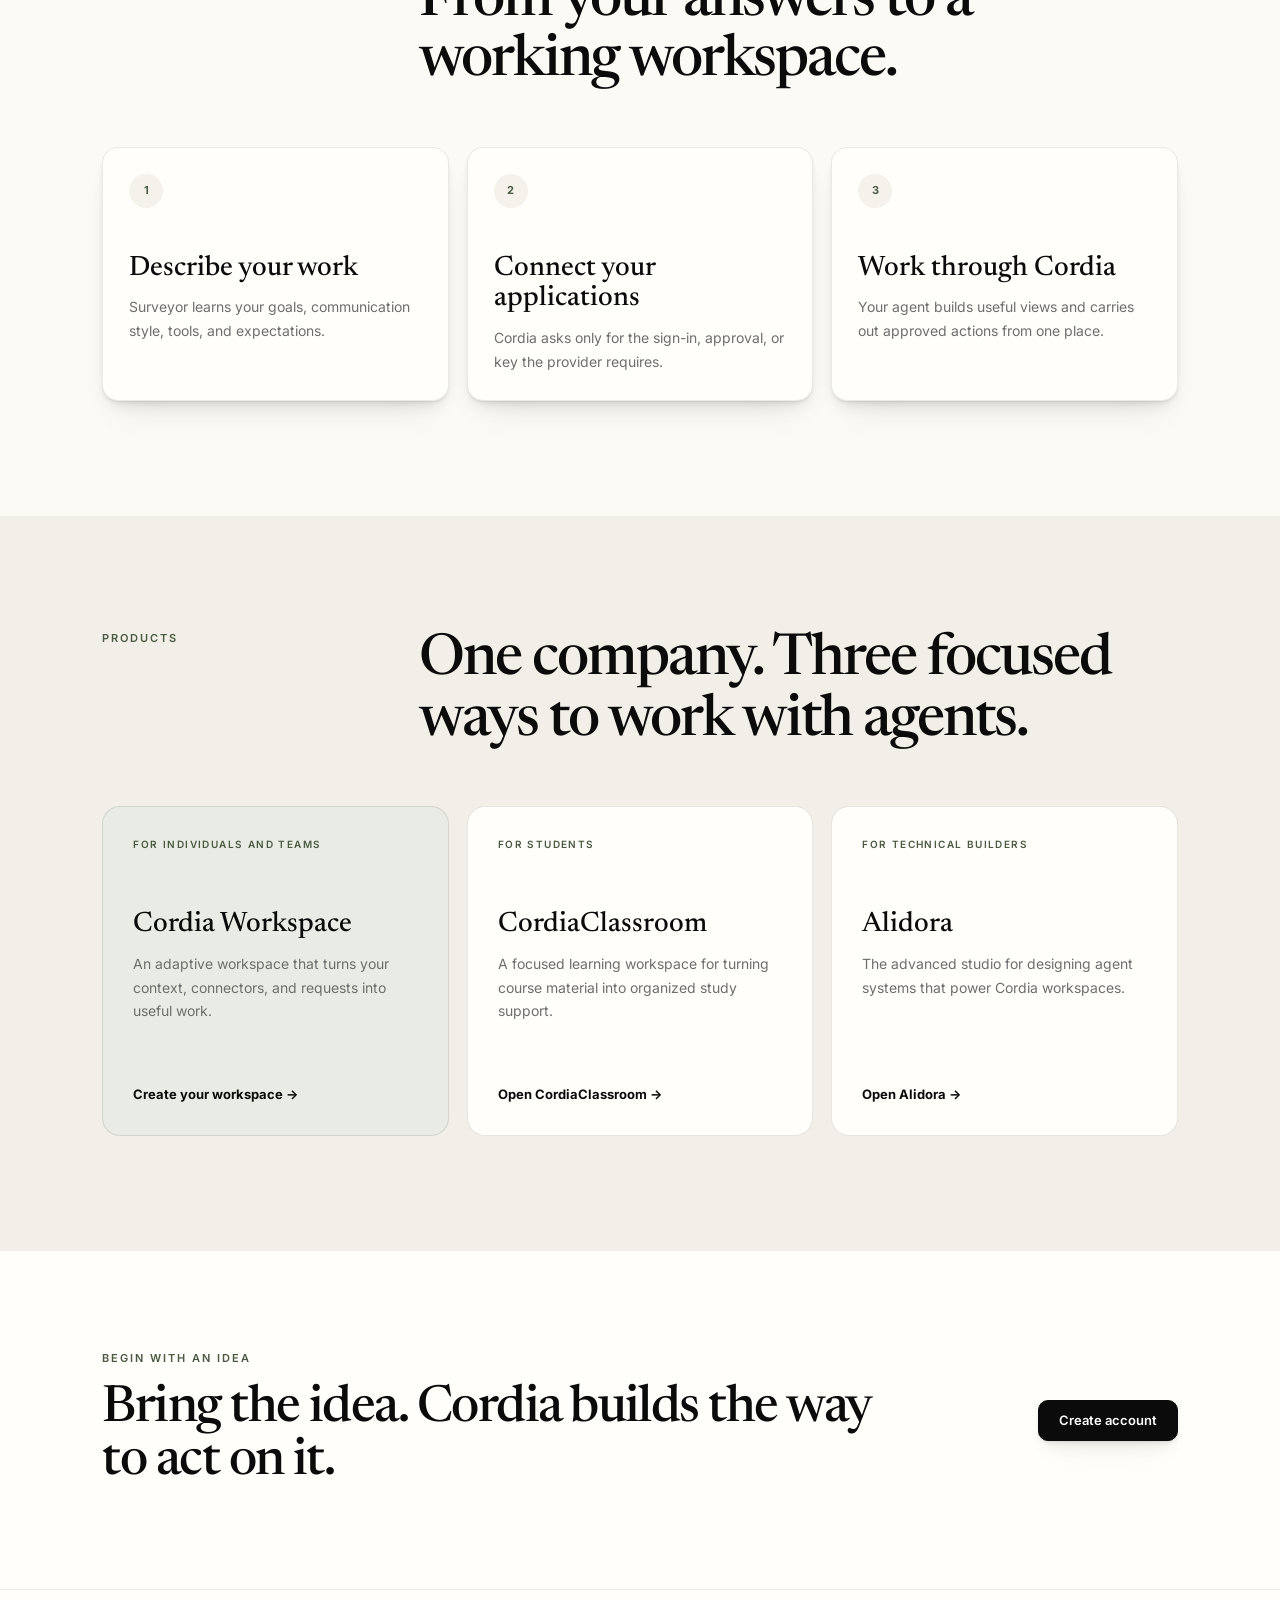
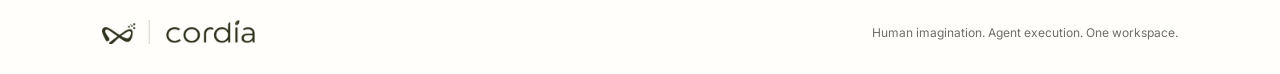
==== commit 911914ed: "feat: preserve landing during product navigation" ====
--- a/static/index.html
+++ b/static/index.html
@@ -22,8 +22,8 @@
         <a href="#products">Products</a>
       </nav>
       <div class="landing-account-actions">
-        <button class="landing-signin" type="button" data-auth-open="signin">Sign in</button>
-        <button class="landing-primary" type="button" data-auth-open="register">Create account</button>
+        <a class="landing-signin" href="/?auth=signin" target="_blank" rel="noopener">Sign in</a>
+        <a class="landing-primary" href="/?auth=register" target="_blank" rel="noopener">Create account</a>
       </div>
     </header>
 
@@ -37,7 +37,7 @@
         <h1>Your imagination should be the <em>limit.</em></h1>
         <p>AI should carry the technical weight—not decide what a human is capable of. Cordia learns how you think, connects the tools you use, and turns your ideas into action.</p>
         <div class="landing-hero-actions">
-          <button class="landing-primary" type="button" data-auth-open="register">Build my workspace</button>
+          <a class="landing-primary" href="/?auth=register" target="_blank" rel="noopener">Build my workspace</a>
           <a href="#cordia-message">See how Cordia works</a>
         </div>
       </div>
@@ -76,26 +76,26 @@
           <small>FOR INDIVIDUALS AND TEAMS</small>
           <h3>Cordia Workspace</h3>
           <p>An adaptive workspace that turns your context, connectors, and requests into useful work.</p>
-          <button type="button" data-auth-open="register">Create your workspace <span aria-hidden="true">→</span></button>
+          <a href="/?auth=register" target="_blank" rel="noopener">Create your workspace <span aria-hidden="true">→</span></a>
         </article>
         <article class="landing-product">
           <small>FOR STUDENTS</small>
           <h3>CordiaClassroom</h3>
           <p>A focused learning workspace for turning course material into organized study support.</p>
-          <a href="https://classroom.cordiacode.com">Open CordiaClassroom <span aria-hidden="true">→</span></a>
+          <a href="https://classroom.cordiacode.com" target="_blank" rel="noopener">Open CordiaClassroom <span aria-hidden="true">→</span></a>
         </article>
         <article class="landing-product">
           <small>FOR TECHNICAL BUILDERS</small>
           <h3>Alidora</h3>
           <p>The advanced studio for designing agent systems that power Cordia workspaces.</p>
-          <a href="/dashboard/">Open Alidora <span aria-hidden="true">→</span></a>
+          <a href="/dashboard/" target="_blank" rel="noopener">Open Alidora <span aria-hidden="true">→</span></a>
         </article>
       </div>
     </section>
 
     <section class="landing-final">
       <div><p class="landing-eyebrow">BEGIN WITH AN IDEA</p><h2>Bring the idea. Cordia builds the way to act on it.</h2></div>
-      <button class="landing-primary" type="button" data-auth-open="register">Create account</button>
+      <a class="landing-primary" href="/?auth=register" target="_blank" rel="noopener">Create account</a>
     </section>
 
     <footer class="landing-footer">
--- a/static/styles.css
+++ b/static/styles.css
@@ -40,8 +40,9 @@
 .landing-nav a { color: var(--muted); font: 500 13px/1 var(--label); text-decoration: none; }
 .landing-nav a:hover { color: var(--ink); }
 .landing-account-actions { display: flex; align-items: center; gap: 9px; }
+.landing-signin, .landing-primary { display: inline-flex; align-items: center; justify-content: center; min-height: 40px; border-radius: 10px; padding: 9px 14px; font-size: 13px; font-weight: 600; text-decoration: none; }
 .landing-signin { border: 0; background: transparent; box-shadow: none; }
-.landing-primary { border-color: var(--olive); background: var(--olive); color: white; padding-inline: 20px; box-shadow: var(--elev-1); }
+.landing-primary { border: 1px solid var(--olive); background: var(--olive); color: white; padding-inline: 20px; box-shadow: var(--elev-1); }
 .landing-primary:hover:not(:disabled) { background: #30332d; }
 .landing-hero { min-height: min(760px, calc(100vh - 78px)); display: grid; grid-template-columns: minmax(0, 1.2fr) minmax(300px, .8fr); align-items: center; gap: clamp(36px, 7vw, 110px); padding: clamp(72px, 10vw, 132px) clamp(24px, 7vw, 112px); position: relative; overflow: hidden; isolation: isolate; }
 .landing-background { position: absolute; inset: 0; z-index: -2; background: url('/static/assets/login-bg.jpg') center/cover no-repeat; opacity: .13; filter: grayscale(.35); }
@@ -85,8 +86,8 @@
 .landing-product.featured { background: #e9ece4; }
 .landing-product small { margin-bottom: 58px; color: var(--sage); font: 600 10px/1.4 var(--label); letter-spacing: .14em; }
 .landing-product p { flex: 1; }
-.landing-product a, .landing-product button { align-self: flex-start; margin-top: 34px; padding: 0; border: 0; background: transparent; box-shadow: none; font-size: 13px; font-weight: 700; text-decoration: none; }
-.landing-product a:hover, .landing-product button:hover:not(:disabled) { background: transparent; color: var(--sage); }
+.landing-product a { align-self: flex-start; margin-top: 34px; padding: 0; border: 0; background: transparent; box-shadow: none; font-size: 13px; font-weight: 700; text-decoration: none; }
+.landing-product a:hover { background: transparent; color: var(--sage); }
 .landing-final { display: flex; align-items: center; justify-content: space-between; gap: 30px; padding: clamp(62px, 8vw, 100px) clamp(24px, 8vw, 132px); border-bottom: 1px solid var(--line); background: var(--paper); }
 .landing-final h2 { max-width: 800px; margin: 0; font: 500 clamp(34px, 4vw, 56px)/1.04 var(--title); letter-spacing: -.03em; }
 .landing-footer { display: flex; align-items: center; justify-content: space-between; gap: 24px; padding: 30px clamp(24px, 8vw, 132px); color: var(--muted); background: var(--paper); }
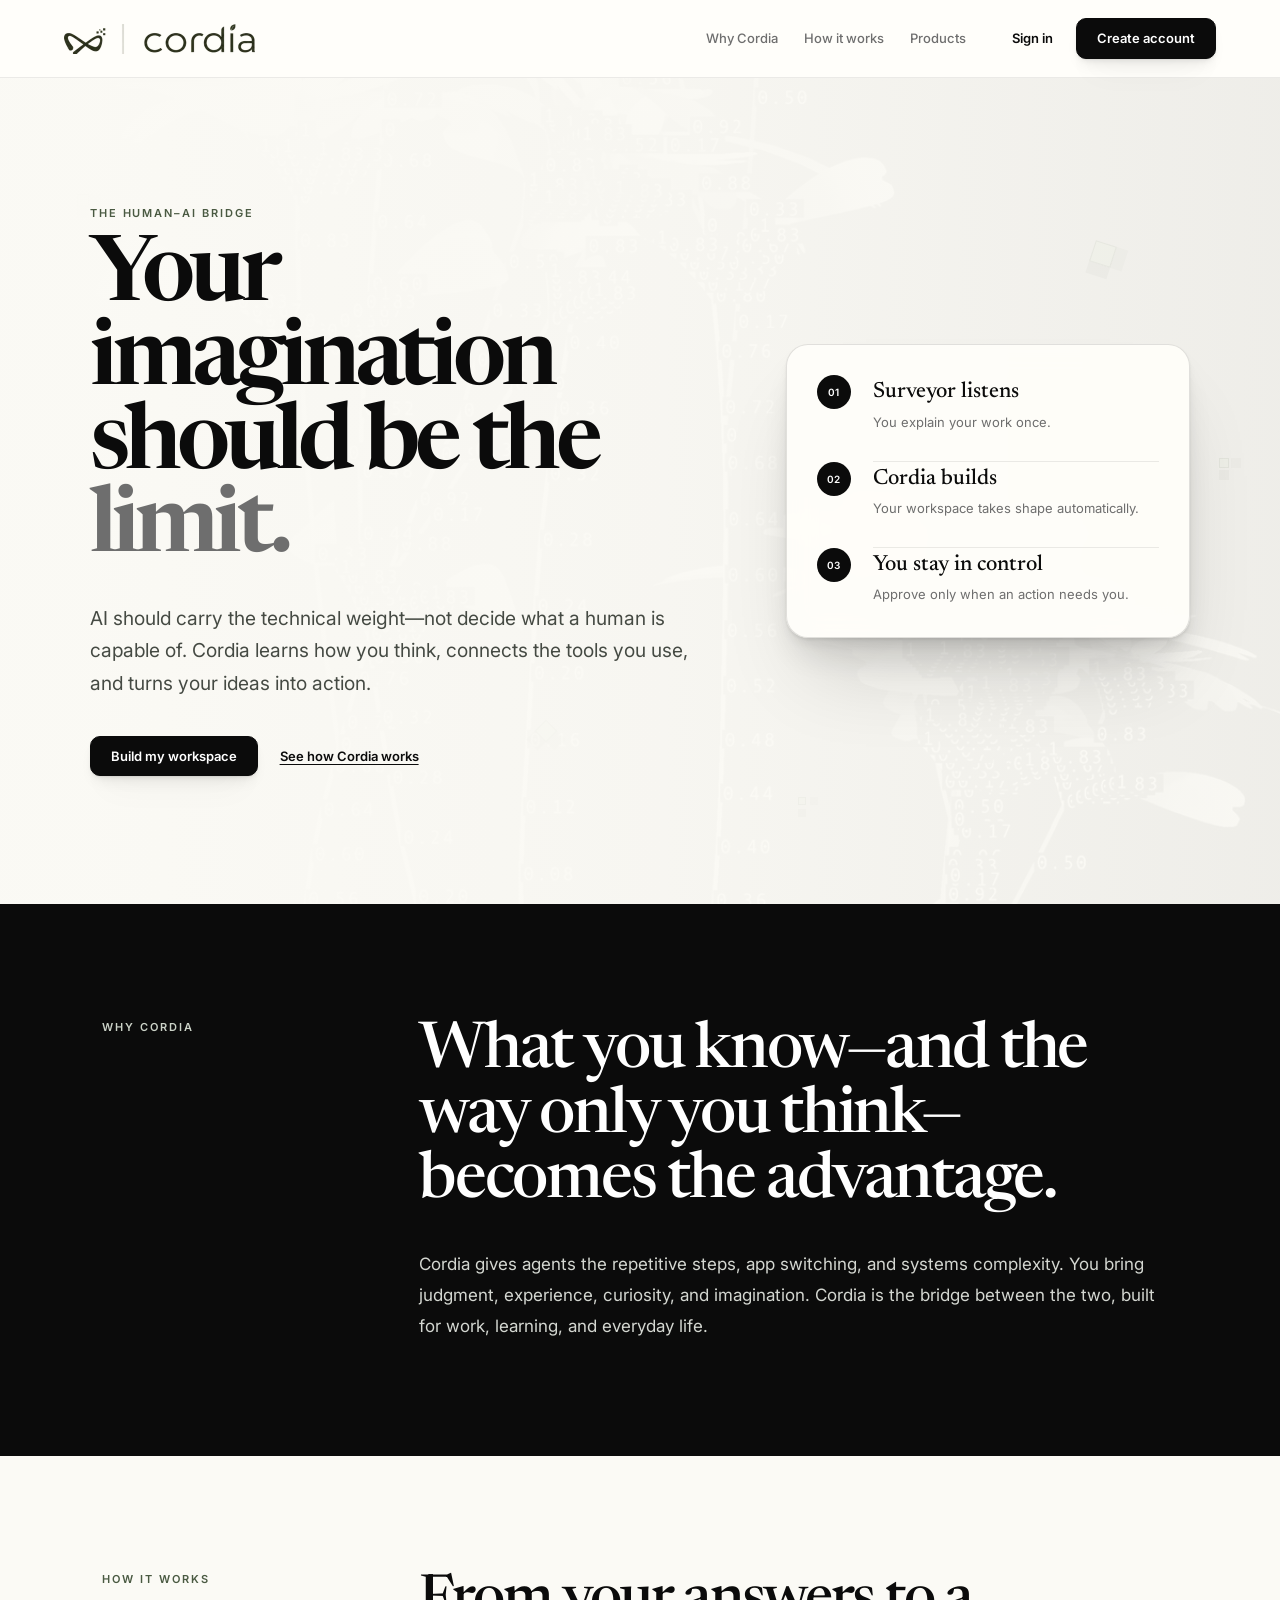
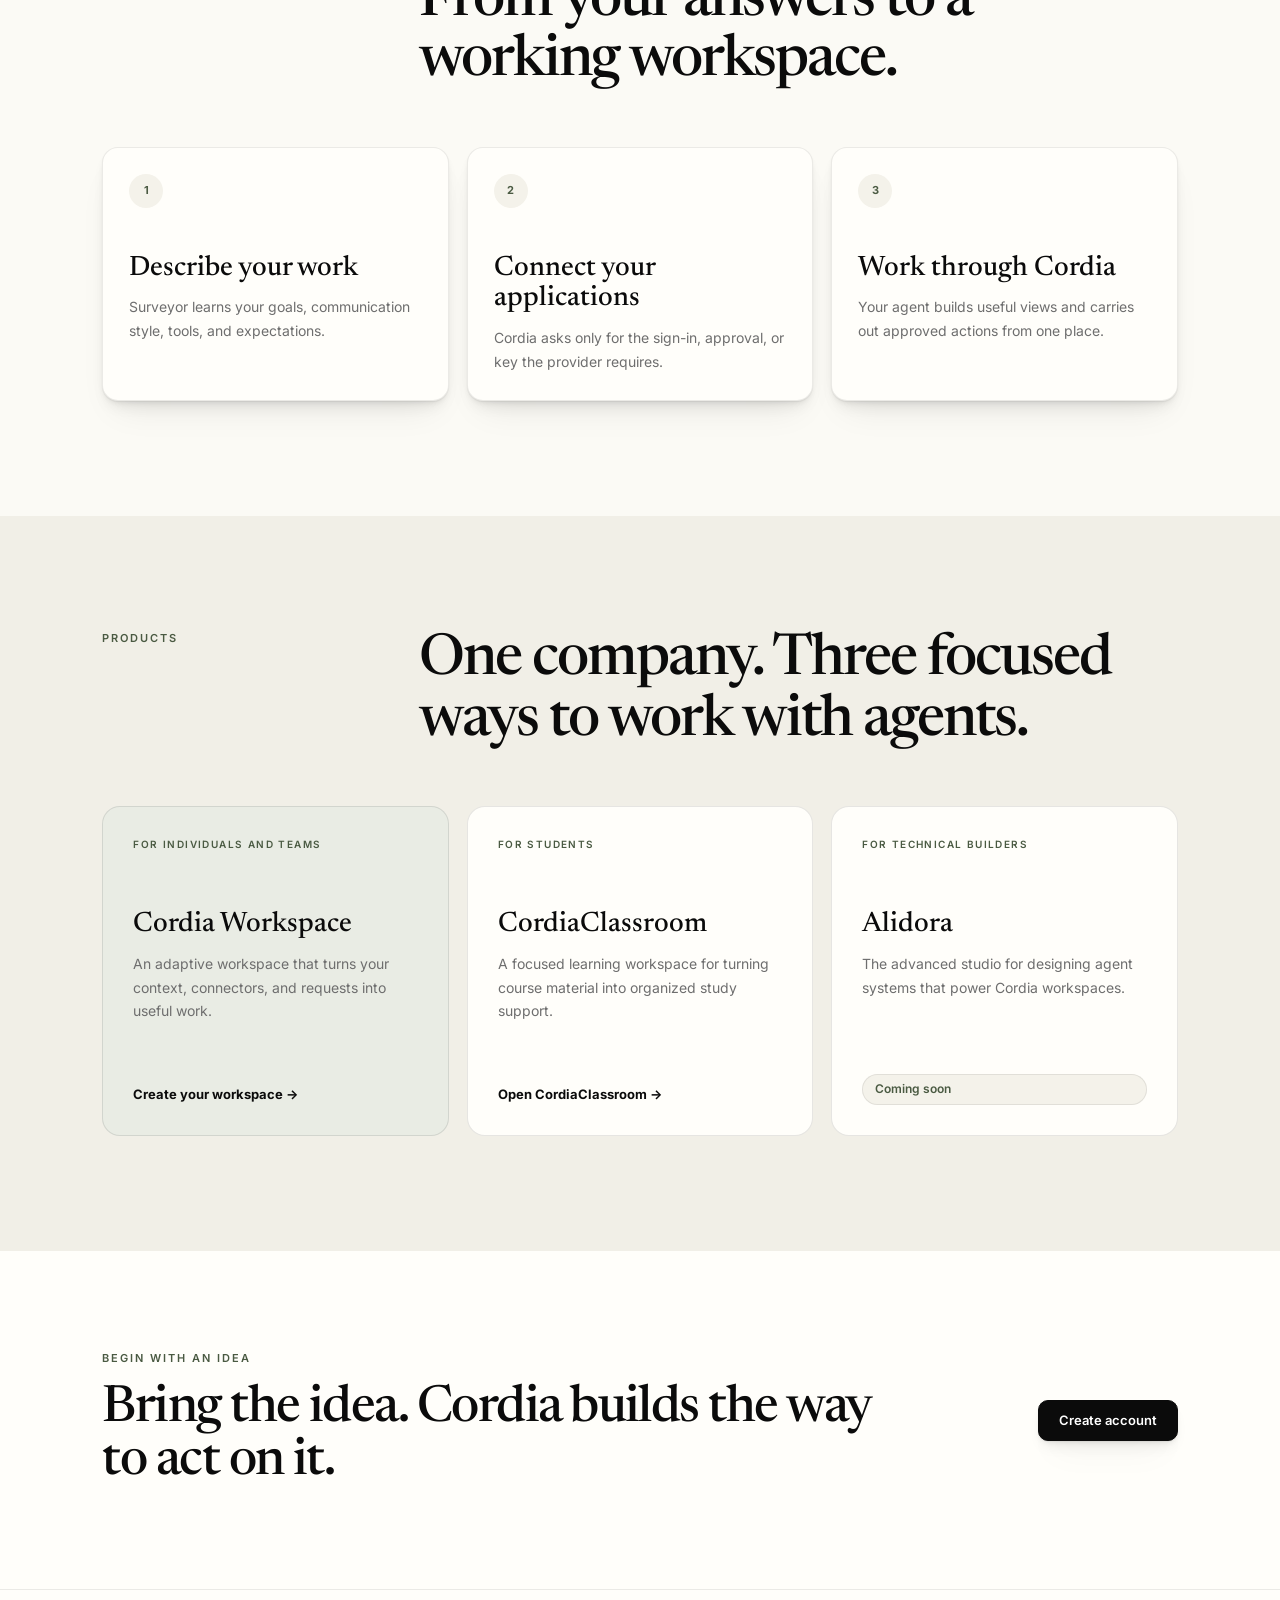
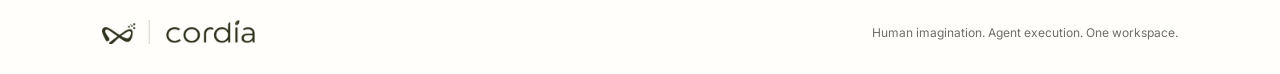
==== commit 64e24867: "Cut every link from cordiaai.io and the app to the Hostinger site - cordiaai.io Sign in / Create acc" ====
--- a/static/index.html
+++ b/static/index.html
@@ -5,7 +5,9 @@
   <meta name="viewport" content="width=device-width, initial-scale=1">
   <meta name="description" content="Cordia is one adaptive workspace for your agent, connectors, artifacts, and live work.">
   <title>Cordia</title>
-  <link rel="icon" href="/static/assets/cordia-logo-header.webp">
+  <link rel="icon" href="/static/assets/cordia-favicon.ico" sizes="any">
+  <link rel="icon" type="image/png" href="/static/assets/cordia-favicon.png">
+  <link rel="apple-touch-icon" href="/static/assets/cordia-apple-touch-icon.png">
   <link rel="preconnect" href="https://fonts.googleapis.com">
   <link rel="preconnect" href="https://fonts.gstatic.com" crossorigin>
   <link href="https://fonts.googleapis.com/css2?family=Inter:wght@400;500;600;700;800&family=Newsreader:opsz,wght@6..72,400;6..72,500;6..72,600&family=Work+Sans:wght@400;500;600&display=swap" rel="stylesheet">
@@ -82,13 +84,13 @@
           <small>FOR STUDENTS</small>
           <h3>CordiaClassroom</h3>
           <p>A focused learning workspace for turning course material into organized study support.</p>
-          <a href="https://classroom.cordiacode.com" target="_blank" rel="noopener">Open CordiaClassroom <span aria-hidden="true">→</span></a>
+          <a href="https://classroom.cordiaai.io" target="_blank" rel="noopener">Open CordiaClassroom <span aria-hidden="true">→</span></a>
         </article>
         <article class="landing-product">
           <small>FOR TECHNICAL BUILDERS</small>
           <h3>Alidora</h3>
           <p>The advanced studio for designing agent systems that power Cordia workspaces.</p>
-          <a href="/dashboard/" target="_blank" rel="noopener">Open Alidora <span aria-hidden="true">→</span></a>
+          <span class="results-coming-soon">Coming soon</span>
         </article>
       </div>
     </section>
@@ -107,7 +109,6 @@
   <header class="topbar">
     <a class="brand" href="/" aria-label="Cordia home"><img src="/static/assets/cordia-logo-header.webp" alt="Cordia" width="153" height="24"></a>
     <span id="workspace-title" class="workspace-label">My Workspace</span>
-    <a class="alidora-link" href="/dashboard/">Alidora</a>
     <div class="top-actions">
       <span id="status-pill" class="status-pill">Checking…</span>
       <div id="account" class="account" hidden>
@@ -115,12 +116,7 @@
           <span id="account-initial">∞</span><span class="sr-only">Open account menu</span>
         </button>
         <div id="account-menu" class="account-menu" role="menu" hidden>
-          <a role="menuitem" href="https://cordiacode.com/profile.html">Your profile</a>
-          <a role="menuitem" href="https://cordiacode.com/certification.html">Certification</a>
-          <a role="menuitem" href="https://cordiacode.com/assessment.html">Assessment</a>
-          <a role="menuitem" href="https://cordiacode.com/pricing.html">Billing</a>
           <button type="button" role="menuitem" data-workspace-settings>Workspace</button>
-          <a role="menuitem" href="https://cordiacode.com/survey.html">Feedback</a>
           <button type="button" role="menuitem" data-signout>Sign out</button>
         </div>
       </div>
--- a/static/styles.css
+++ b/static/styles.css
@@ -1,5 +1,5 @@
 :root {
-  /* Shared visual values from cordiacode.com/assets/cordia-ui.css. */
+  /* Shared Cordia visual values. */
   --ivory: #fbfaf5;
   --paper: #fffefa;
   --sage: #4a5a42;
@@ -97,8 +97,6 @@
 .brand { display: flex; flex-shrink: 0; align-items: center; }
 .brand img { width: 153px; height: 24px; object-fit: contain; }
 .workspace-label { padding-left: 22px; border-left: 1px solid var(--line); color: var(--muted); }
-.alidora-link { color: var(--olive); font-size: 13px; font-weight: 600; text-decoration: none; }
-.alidora-link:hover { color: var(--sage); }
 .top-actions { margin-left: auto; display: flex; align-items: center; gap: 12px; }
 .status-pill, .view-pill { border: 1px solid var(--line); border-radius: 999px; padding: 7px 12px; color: var(--sage); background: var(--sand); font-size: 12px; overflow-wrap: anywhere; }
 .quiet-button { border: 1px solid var(--line); background: var(--paper); border-radius: 10px; padding: 9px 15px; box-shadow: var(--elev-1); }
@@ -324,13 +322,23 @@
 .results-hero { max-width: 760px; margin: 0 auto 28px; text-align: center; }
 .results-hero h1 { margin: 8px 0 14px; font: 500 clamp(2.5rem, 6vw, 4.75rem)/.98 var(--title); letter-spacing: -.025em; }
 .results-hero .eyebrow { margin: 0; color: var(--sage); font-family: var(--label); font-size: 11px; font-weight: 600; letter-spacing: .2em; }
-.results-coming-soon { display: inline-flex; padding: 6px 12px; border: 1px solid var(--line); border-radius: 999px; background: var(--sand); color: var(--sage); font: 600 12px/1.4 var(--label); }
+.results-coming-soon { display: inline-flex; padding: 6px 12px; border: 1px solid var(--line); border-radius: 999px; background: var(--sand); color: var(--sage); font: 600 12px/1.4 var(--label); animation: results-status-float 3.2s ease-in-out infinite; }
 .results-status { margin: 12px 0 0; color: var(--muted); }
+.results-build-button { position: relative; display: flex; width: min(420px, 100%); min-height: 64px; align-items: center; justify-content: center; margin: 22px auto 0; overflow: hidden; border: 1px solid var(--line); border-radius: 16px; background: rgba(239, 235, 222, .8); color: rgba(42, 43, 34, .72); box-shadow: var(--elev-1); cursor: not-allowed; font: 700 18px/1.2 var(--label); }
+.results-build-button::after { content: ""; position: absolute; inset: 0; background: rgba(251, 250, 245, .22); backdrop-filter: blur(2px); pointer-events: none; }
+@keyframes results-status-float { 0%, 100% { transform: translateY(0); } 50% { transform: translateY(-5px); } }
 .results-grid { display: grid; grid-template-columns: repeat(3, minmax(0, 1fr)); grid-auto-flow: dense; gap: 14px; align-items: start; max-width: 1440px; margin: 0 auto; }
-.results-card { min-width: 0; padding: 20px; border: 1px solid var(--line); border-radius: 16px; background: var(--paper); box-shadow: var(--elev-1); align-self: start; }
-.results-card-title { margin: 0 0 14px; font: 500 24px/1.2 var(--title); }
-.results-span-2 { grid-column: span 2; }
-.results-span-3 { grid-column: 1 / -1; }
+.results-card { min-width: 0; overflow: hidden; border: 1px solid var(--line); border-radius: 16px; background: var(--paper); box-shadow: var(--elev-1); align-self: start; }
+.results-card[open] { grid-column: 1 / -1; }
+.results-card-summary { display: grid; grid-template-columns: minmax(0, 1fr) auto 18px; align-items: center; gap: 12px; padding: 18px 20px; cursor: pointer; list-style: none; transition: background .15s ease; }
+.results-card-summary::-webkit-details-marker { display: none; }
+.results-card-summary:hover { background: var(--sand); }
+.results-card-summary:focus-visible { outline: 3px solid var(--olive); outline-offset: -3px; }
+.results-card-summary::after { content: ""; width: 8px; height: 8px; border-right: 1.5px solid var(--sage); border-bottom: 1.5px solid var(--sage); transform: rotate(45deg) translateY(-2px); transition: transform .18s ease; }
+.results-card[open] > .results-card-summary::after { transform: rotate(225deg) translate(-2px, -2px); }
+.results-card-title { margin: 0; font: 500 22px/1.2 var(--title); }
+.results-card-meta { color: var(--muted); font-size: 12px; white-space: nowrap; }
+.results-card-content { padding: 0 20px 20px; }
 .results-plot { display: block; width: 100%; max-width: 520px; height: auto; margin: 0 auto; }
 .results-coordinate-list { display: grid; gap: 0; margin: 18px 0 0; }
 .results-definition { display: grid; grid-template-columns: minmax(120px, .8fr) minmax(0, 1.2fr); gap: 12px; padding: 11px 0; border-top: 1px solid var(--line); }
@@ -340,7 +348,7 @@
 .results-axis-reference { min-width: 0; padding: 11px; border-radius: 10px; background: var(--sand); }
 .results-axis-reference h3 { margin: 0 0 6px; font-size: 12px; }
 .results-axis-reference p { margin: 3px 0 0; color: var(--muted); font-size: 11px; overflow-wrap: anywhere; }
-.results-finding-list, .results-unknown-list { margin: 0; padding: 0; list-style: none; }
+.results-finding-list, .results-unknown-list { display: grid; grid-template-columns: repeat(2, minmax(0, 1fr)); gap: 0 24px; margin: 0; padding: 0; list-style: none; }
 .results-finding { padding: 13px 0; border-top: 1px solid var(--line); }
 .results-finding:first-child { padding-top: 0; border-top: 0; }
 .results-finding-heading { display: flex; align-items: flex-start; justify-content: space-between; gap: 8px; }
@@ -397,16 +405,19 @@
   .onboarding-trait label { grid-column: 1 / -1; }
   .onboarding-actions button { padding: 12px 18px; }
   .survey-results { padding: 28px 18px 48px; }
-  .results-grid, .results-inference-list, .results-axis-references { grid-template-columns: minmax(0, 1fr); }
-  .results-span-2, .results-span-3 { grid-column: auto; }
-  .results-card { padding: 22px; border-radius: 20px; }
+  .results-grid, .results-inference-list, .results-axis-references, .results-finding-list, .results-unknown-list { grid-template-columns: minmax(0, 1fr); }
+  .results-card[open] { grid-column: auto; }
+  .results-card { border-radius: 20px; }
+  .results-card-summary { grid-template-columns: minmax(0, 1fr) 18px; padding: 18px; }
+  .results-card-meta { grid-column: 1; grid-row: 2; white-space: normal; }
+  .results-card-summary::after { grid-column: 2; grid-row: 1 / span 2; }
+  .results-card-content { padding: 0 18px 18px; }
   .results-definition { grid-template-columns: minmax(0, 1fr); gap: 2px; }
   .results-definition dd { text-align: left; }
 }
 @media (max-width: 1180px) and (min-width: 761px) {
   .onboarding-application-results { grid-template-columns: repeat(4, minmax(0, 1fr)); }
   .results-grid { grid-template-columns: repeat(2, minmax(0, 1fr)); }
-  .results-span-3 { grid-column: 1 / -1; }
 }
 @media (prefers-reduced-motion: reduce) {
   *, *::before, *::after { transition: none !important; animation: none !important; scroll-behavior: auto !important; }
@@ -416,7 +427,6 @@
   .chat-panel { position: relative; top: 0; height: 56vh; min-height: 480px; border-right: 0; border-bottom: 1px solid var(--line); }
   .workspace { padding: 28px 18px; }
   .workspace-label { display: none; }
-  .alidora-link { font-size: 12px; }
   .status-pill { display: none; }
   .artifact-grid { grid-template-columns: 1fr; }
   .artifact-window { aspect-ratio: auto; min-height: 360px; }
